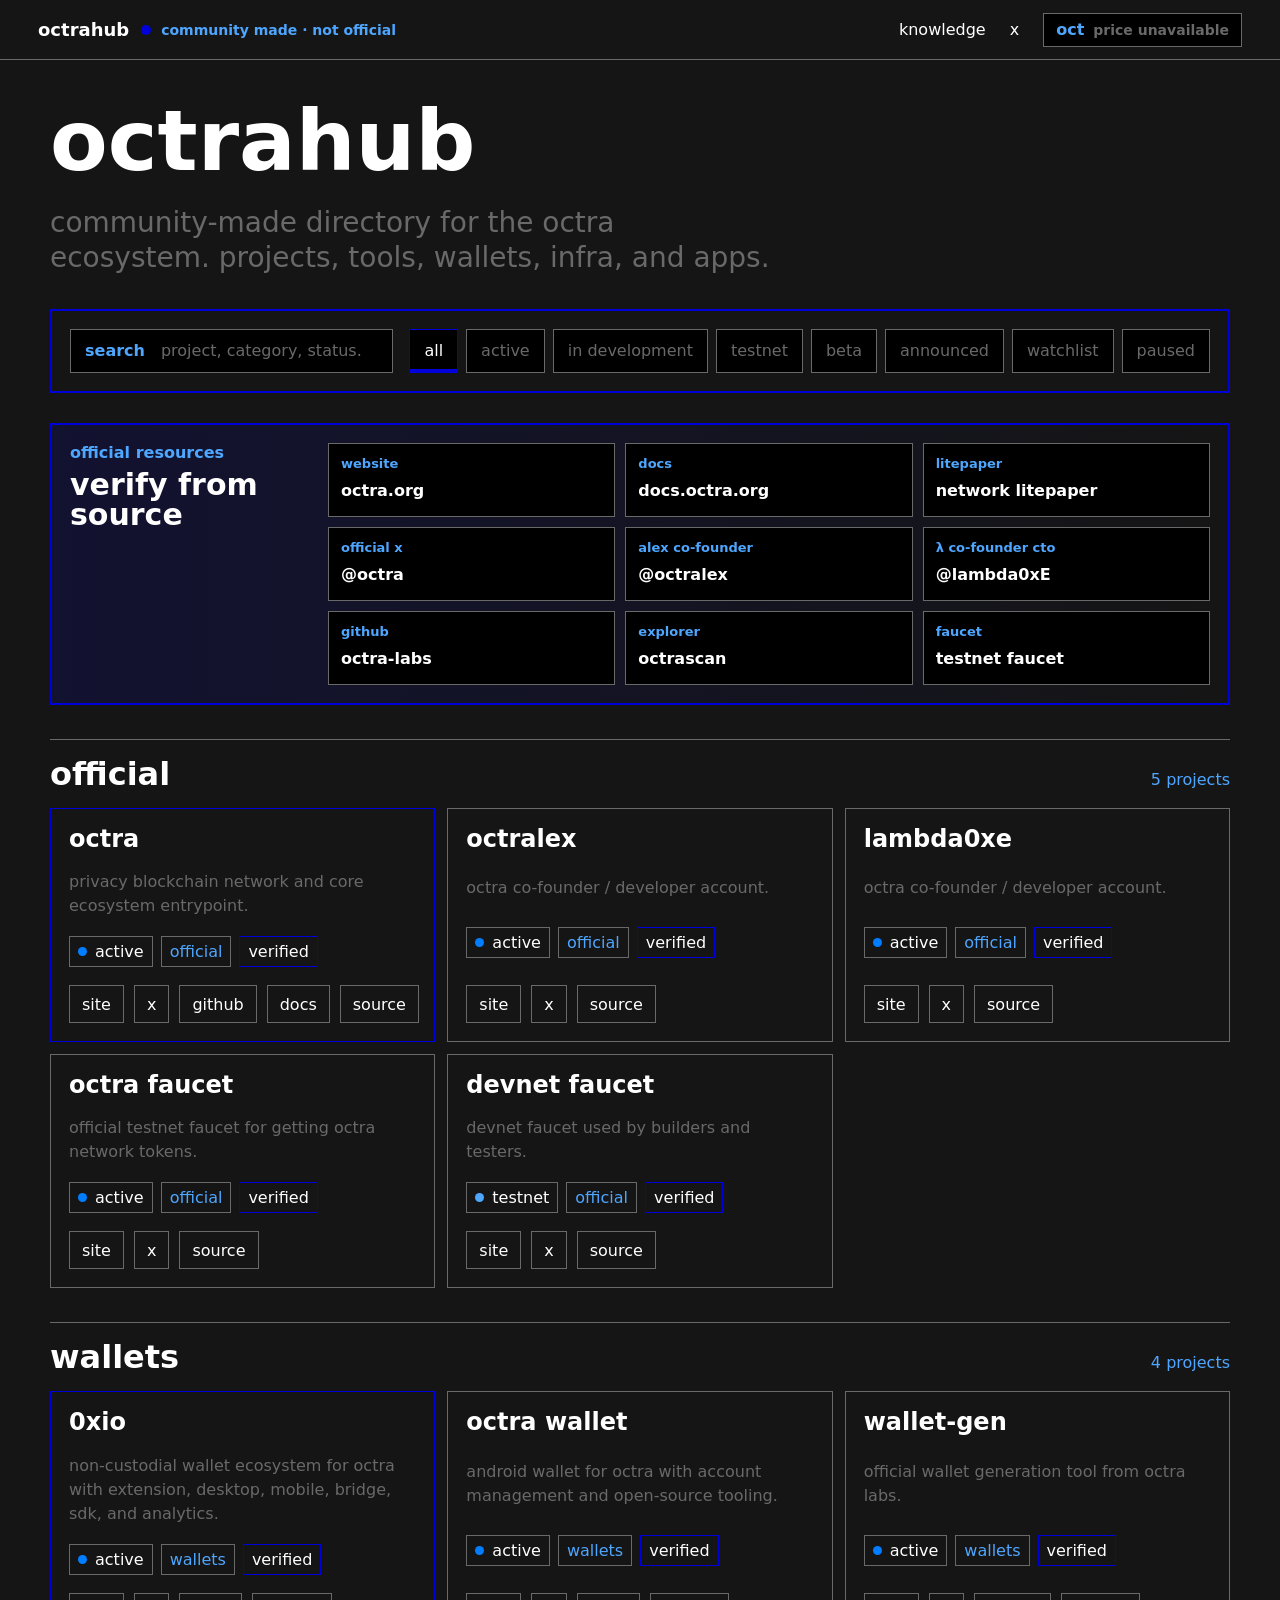
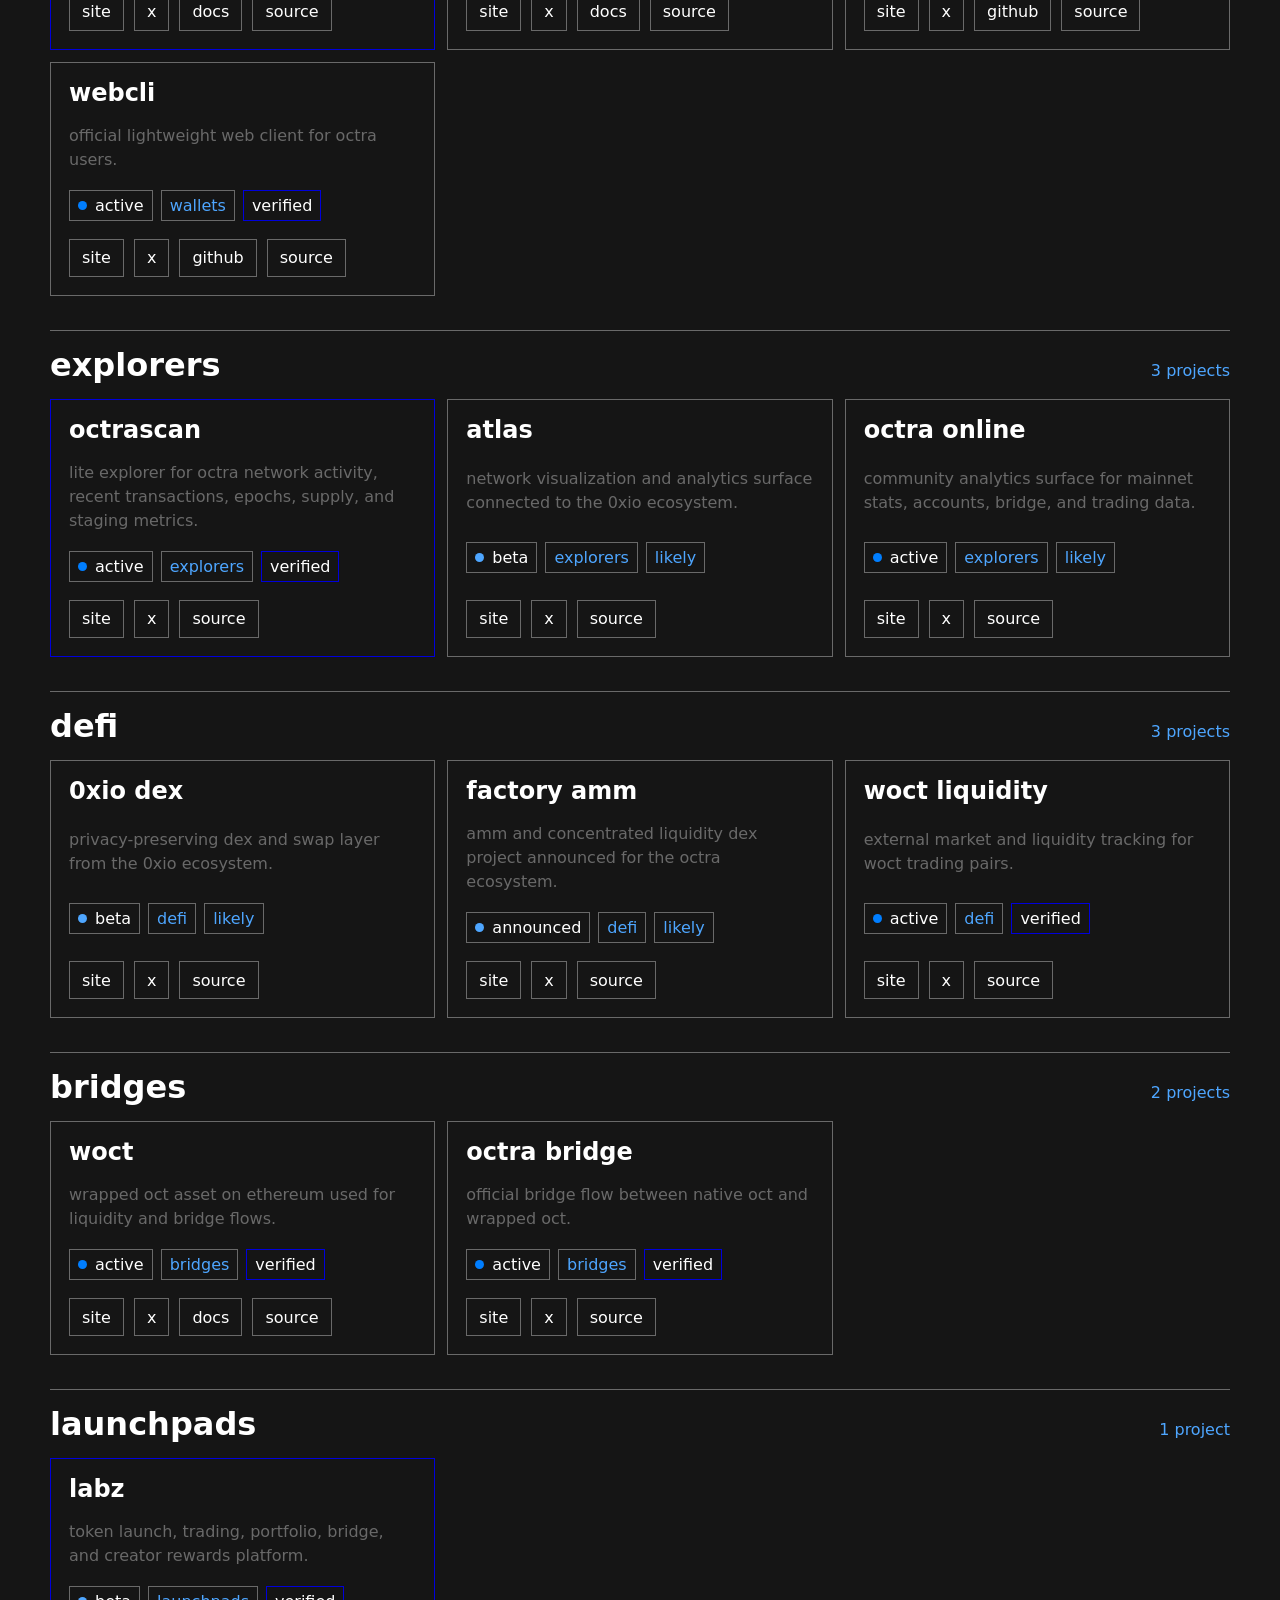
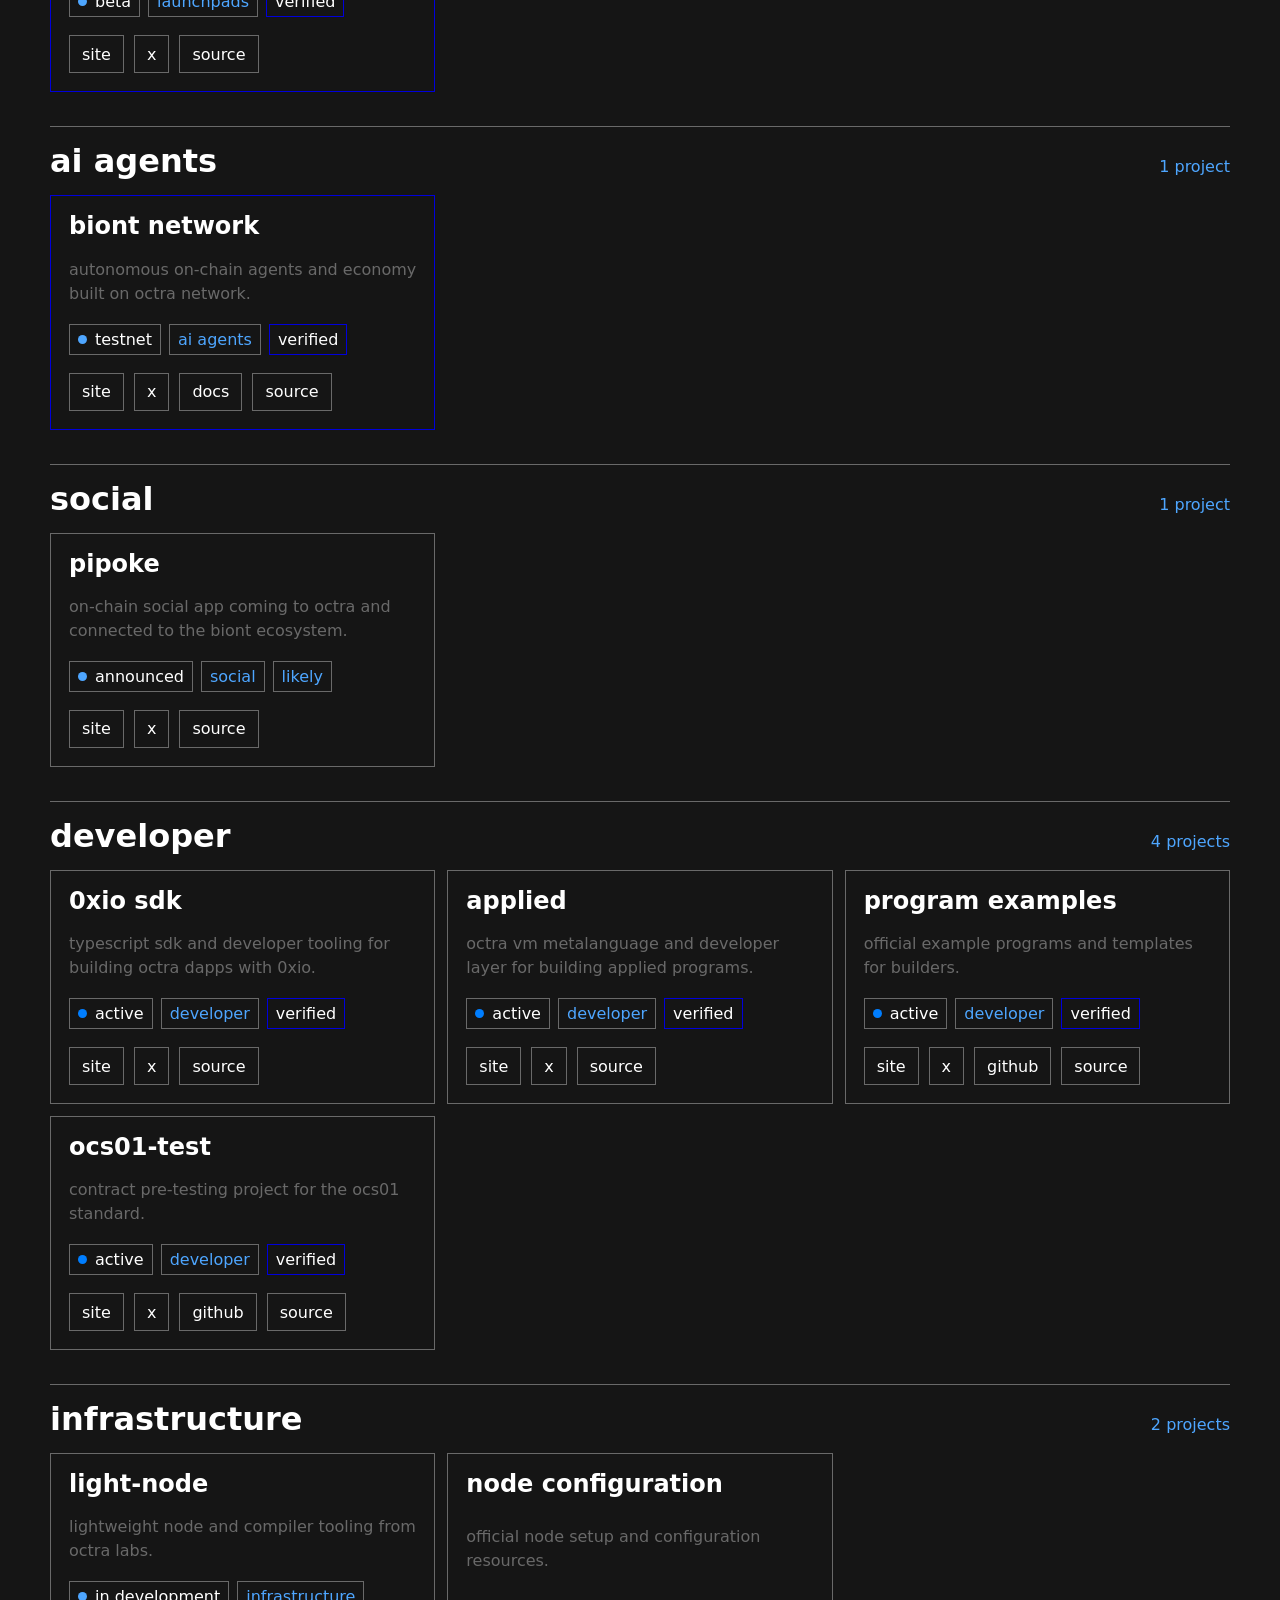
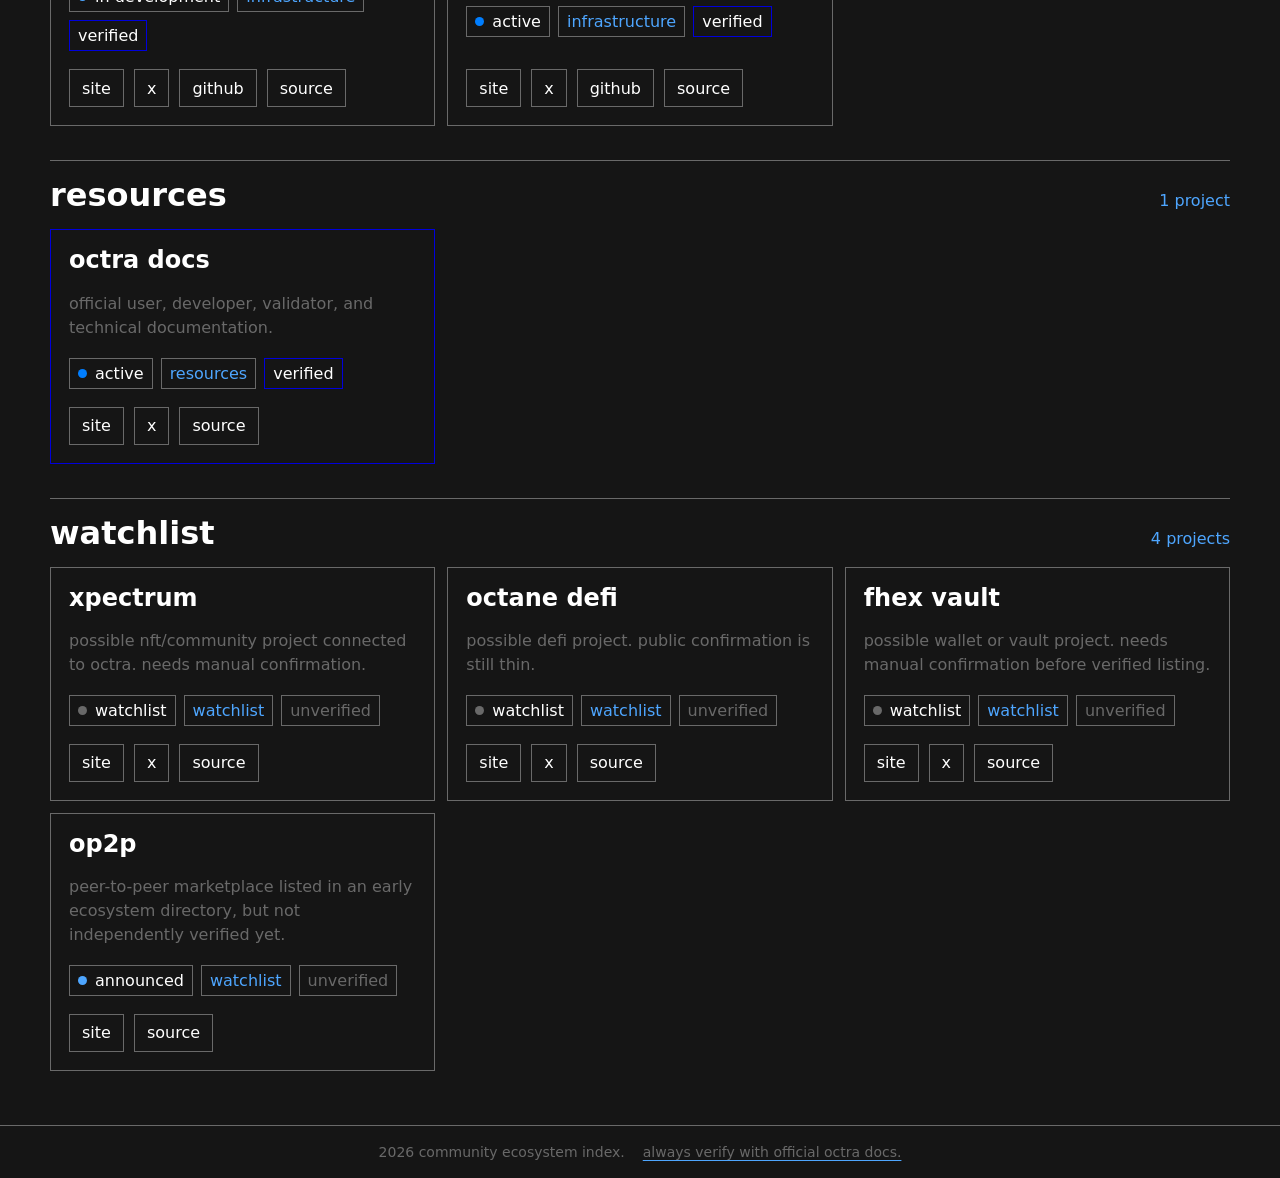
==== index.html @ 6baaf156 "initial octrahub site" ====
<!doctype html>
<html lang="en">
  <head>
    <meta charset="UTF-8" />
    <meta name="viewport" content="width=device-width, initial-scale=1.0" />
    <title>octrahub</title>
    <meta name="description" content="community-made directory for the octra ecosystem. projects, tools, wallets, infra, and apps." />
    <meta name="theme-color" content="#151515" />
    <link rel="canonical" href="https://octrahub.com/" />
    <meta property="og:title" content="octrahub" />
    <meta property="og:description" content="community-made directory for the octra ecosystem." />
    <meta property="og:type" content="website" />
    <meta property="og:url" content="https://octrahub.com/" />
    <meta name="twitter:card" content="summary" />
    <meta name="twitter:title" content="octrahub" />
    <meta name="twitter:description" content="community-made directory for the octra ecosystem." />
    <link rel="stylesheet" href="./styles.css" />
  </head>
  <body>
    <header class="site-header">
      <a class="brand" href="#" aria-label="octrahub home">
        <span>octrahub</span>
        <small class="brand-note">community made · not official</small>
      </a>
      <nav aria-label="primary navigation">
        <a href="./knowledge.html">knowledge</a>
        <a href="https://x.com/octrahub" target="_blank" rel="noreferrer">x</a>
      </nav>
      <div class="market-ticker" id="marketTicker" aria-label="oct price">
        <span>oct</span>
        <strong>—</strong>
      </div>
    </header>

    <main>
      <section class="intro">
        <h1>octrahub</h1>
        <p>
          community-made directory for the octra ecosystem. projects, tools, wallets, infra, and apps.
        </p>
      </section>

      <section class="toolbar" aria-label="directory filters">
        <label class="search">
          <span aria-hidden="true">search</span>
          <input id="searchInput" type="search" placeholder="project, category, status..." autocomplete="off" />
        </label>
        <div class="status-filters" aria-label="status filters">
          <button class="active" data-status="all">all</button>
          <button data-status="active">active</button>
          <button data-status="in development">in development</button>
          <button data-status="testnet">testnet</button>
          <button data-status="beta">beta</button>
          <button data-status="announced">announced</button>
          <button data-status="watchlist">watchlist</button>
          <button data-status="paused">paused</button>
        </div>
      </section>

      <section class="official-resources" aria-labelledby="officialResourcesTitle">
        <div>
          <p>official resources</p>
          <h2 id="officialResourcesTitle">verify from source</h2>
        </div>
        <div class="resource-grid">
          <a href="https://octra.org" target="_blank" rel="noreferrer">
            <span>website</span>
            <strong>octra.org</strong>
          </a>
          <a href="https://docs.octra.org" target="_blank" rel="noreferrer">
            <span>docs</span>
            <strong>docs.octra.org</strong>
          </a>
          <a href="https://octra.org/litepaper.pdf" target="_blank" rel="noreferrer">
            <span>litepaper</span>
            <strong>network litepaper</strong>
          </a>
          <a href="https://x.com/octra" target="_blank" rel="noreferrer">
            <span>official x</span>
            <strong>@octra</strong>
          </a>
          <a href="https://x.com/octralex" target="_blank" rel="noreferrer">
            <span>alex co-founder</span>
            <strong>@octralex</strong>
          </a>
          <a href="https://x.com/lambda0xE" target="_blank" rel="noreferrer">
            <span>λ co-founder cto</span>
            <strong>@lambda0xE</strong>
          </a>
          <a href="https://github.com/octra-labs" target="_blank" rel="noreferrer">
            <span>github</span>
            <strong>octra-labs</strong>
          </a>
          <a href="https://octrascan.io" target="_blank" rel="noreferrer">
            <span>explorer</span>
            <strong>octrascan</strong>
          </a>
          <a href="https://faucet.octra.network/" target="_blank" rel="noreferrer">
            <span>faucet</span>
            <strong>testnet faucet</strong>
          </a>
        </div>
      </section>

      <section id="directory" class="directory" aria-label="ecosystem projects"></section>
    </main>

    <footer>
      <span>2026 community ecosystem index.</span>
      <a href="https://docs.octra.org" target="_blank" rel="noreferrer">always verify with official octra docs.</a>
    </footer>

    <script src="./projects.js?v=factory-amm"></script>
    <script src="./app.js"></script>
    <script src="./market.js"></script>
  </body>
</html>
---- styles.css ----
:root {
  color-scheme: dark;
  --bg: #151515;
  --bg-soft: #000000;
  --panel: #151515;
  --panel-alt: #151515;
  --panel-alt-2: #151515;
  --line: #696969;
  --blue: #0000db;
  --blue-soft: #4ea6ff;
  --blue-bright: #007eff;
  --text: #ffffff;
  --muted: #696969;
  --ink: #696969;
  --active: #007eff;
  --dev: #4ea6ff;
  --testnet: #4ea6ff;
  --paused: #696969;
  --font-heading: National, Inter, ui-sans-serif, system-ui, -apple-system, BlinkMacSystemFont, "Segoe UI", sans-serif;
  --font-body: National, Inter, ui-sans-serif, system-ui, -apple-system, BlinkMacSystemFont, "Segoe UI", sans-serif;
  font-family: var(--font-body);
}

* {
  box-sizing: border-box;
}

body {
  min-height: 100vh;
  margin: 0;
  background: var(--bg);
  color: var(--text);
  font-size: 16px;
  line-height: normal;
  letter-spacing: 0;
}

a {
  color: inherit;
  text-decoration-color: var(--blue-soft);
  text-underline-offset: 3px;
}

button,
input {
  font: inherit;
}

.site-header {
  display: flex;
  align-items: center;
  justify-content: flex-start;
  gap: 24px;
  min-height: 60px;
  border-bottom: 1px solid var(--line);
  padding: 0 38px;
}

.brand,
.site-header nav {
  display: flex;
  align-items: center;
  gap: 24px;
}

.brand {
  gap: 12px;
  text-decoration: none;
  font-size: 18px;
  font-weight: 800;
  margin-right: auto;
}

.brand small {
  display: inline-flex;
  align-items: center;
  gap: 10px;
  color: var(--blue-soft);
  font-size: 14px;
  font-weight: 700;
}

.brand-note::before {
  content: "";
  width: 10px;
  height: 10px;
  border-radius: 50%;
  background: var(--blue);
}

.site-header nav a {
  text-decoration: none;
  color: var(--text);
  font-size: 16px;
}

.market-ticker {
  display: inline-flex;
  align-items: center;
  gap: 9px;
  min-height: 34px;
  border: 1px solid var(--line);
  background: #000000;
  padding: 0 12px;
  white-space: nowrap;
}

.market-ticker span {
  color: var(--blue-soft);
  font-weight: 800;
  text-transform: lowercase;
}

.market-ticker strong {
  color: var(--text);
  font-size: 14px;
}

.market-ticker[data-state="up"] strong {
  color: var(--blue-soft);
}

.market-ticker[data-state="down"] strong {
  color: var(--blue-soft);
}

.market-ticker[data-state="offline"] strong {
  color: var(--muted);
}

main {
  width: min(1180px, calc(100% - 56px));
  margin: 0 auto;
  padding: 42px 0 54px;
}

.intro {
  max-width: 900px;
  padding-bottom: 34px;
}

.disclaimer {
  display: inline-flex;
  align-items: center;
  gap: 10px;
  margin: 0 0 20px;
  color: var(--blue-soft);
  font-size: 16px;
}

.disclaimer::before {
  content: "";
  width: 12px;
  height: 12px;
  border-radius: 50%;
  background: var(--blue);
}

h1 {
  margin: 0;
  font-size: clamp(42px, 7vw, 84px);
  line-height: 0.94;
  letter-spacing: 0;
  text-transform: lowercase;
}

.intro > p:last-child {
  max-width: 720px;
  margin: 24px 0 0;
  color: var(--muted);
  font-size: clamp(19px, 2.4vw, 28px);
  line-height: 1.25;
}

.toolbar {
  display: grid;
  grid-template-columns: minmax(260px, 1fr) auto;
  gap: 16px;
  margin-bottom: 30px;
  border: 2px solid var(--blue);
  padding: 18px;
}

.official-resources {
  display: grid;
  grid-template-columns: 240px 1fr;
  gap: 18px;
  margin-bottom: 34px;
  border: 2px solid var(--blue);
  background: linear-gradient(90deg, rgba(0, 0, 219, 0.14), rgba(21, 21, 21, 0.94));
  padding: 18px;
}

.official-resources p {
  margin: 0 0 8px;
  color: var(--blue-soft);
  font-weight: 700;
  text-transform: lowercase;
}

.official-resources h2 {
  margin: 0;
  font-size: 30px;
  line-height: 1;
  text-transform: lowercase;
}

.resource-grid {
  display: grid;
  grid-template-columns: repeat(3, minmax(0, 1fr));
  gap: 10px;
}

.resource-grid a {
  display: grid;
  gap: 6px;
  min-height: 74px;
  border: 1px solid var(--line);
  background: #000000;
  color: var(--text);
  padding: 12px;
  text-decoration: none;
}

.resource-grid a:hover {
  border-color: var(--blue);
}

.resource-grid span {
  color: var(--blue-soft);
  font-size: 13px;
  font-weight: 700;
}

.resource-grid strong {
  font-size: 16px;
  line-height: 1.2;
}

.search {
  display: grid;
  grid-template-columns: auto minmax(0, 1fr);
  align-items: center;
  gap: 14px;
  border: 1px solid var(--line);
  background: #000000;
  padding: 0 14px;
}

.search span {
  color: var(--blue-soft);
  font-weight: 700;
}

.search input {
  width: 100%;
  height: 42px;
  border: 0;
  outline: 0;
  background: transparent;
  color: var(--text);
}

.search input::placeholder {
  color: #696969;
}

.status-filters {
  display: flex;
  flex-wrap: wrap;
  gap: 8px;
}

.status-filters button {
  min-height: 44px;
  border: 1px solid var(--line);
  background: #000000;
  color: var(--muted);
  cursor: pointer;
  padding: 0 14px;
  text-transform: lowercase;
}

.status-filters button:hover,
.status-filters button.active {
  border-color: var(--blue);
  color: var(--text);
  box-shadow: inset 0 -3px 0 var(--blue);
}

.directory {
  display: grid;
  gap: 34px;
}

.category {
  border-top: 1px solid var(--line);
}

.category-header {
  display: grid;
  grid-template-columns: 1fr auto;
  gap: 16px;
  align-items: baseline;
  padding: 18px 0;
}

.category-header h2 {
  margin: 0;
  font-size: 32px;
  line-height: 1;
  text-transform: lowercase;
}

.category-header span {
  color: var(--blue-soft);
}

.project-grid {
  display: grid;
  grid-template-columns: repeat(3, minmax(0, 1fr));
  gap: 12px;
}

.project-card {
  display: grid;
  gap: 18px;
  min-height: 226px;
  border: 1px solid var(--line);
  background: var(--panel);
  padding: 18px;
}

.project-card.featured {
  border-color: var(--blue);
}

.project-card h3 {
  margin: 0;
  font-size: 24px;
  line-height: 1.05;
  text-transform: lowercase;
}

.project-card p {
  margin: 0;
  color: var(--muted);
  line-height: 1.5;
}

.project-meta {
  display: flex;
  align-items: center;
  flex-wrap: wrap;
  gap: 8px;
}

.status {
  display: inline-flex;
  align-items: center;
  gap: 8px;
  border: 1px solid var(--line);
  color: var(--text);
  padding: 5px 8px;
}

.status::before {
  content: "";
  width: 9px;
  height: 9px;
  border-radius: 50%;
  background: var(--paused);
}

.status.active::before {
  background: var(--active);
}

.status.in-development::before {
  background: var(--dev);
}

.status.testnet::before {
  background: var(--testnet);
}

.status.beta::before,
.status.announced::before {
  background: var(--dev);
}

.status.watchlist::before {
  background: var(--paused);
}

.tag {
  border: 1px solid var(--line);
  color: var(--blue-soft);
  padding: 5px 8px;
}

.confidence {
  border: 1px solid var(--line);
  color: var(--muted);
  padding: 5px 8px;
}

.confidence.verified {
  border-color: var(--blue);
  color: var(--text);
}

.confidence.likely {
  color: var(--blue-soft);
}

.confidence.unverified {
  color: #696969;
}

.links {
  display: flex;
  align-items: end;
  gap: 10px;
  margin-top: auto;
}

.links a {
  display: inline-flex;
  align-items: center;
  justify-content: center;
  min-height: 38px;
  border: 1px solid var(--line);
  color: var(--text);
  text-decoration: none;
  padding: 0 12px;
}

.links a:hover {
  border-color: var(--blue);
  color: var(--blue-soft);
}

.empty {
  border: 1px solid var(--line);
  color: var(--muted);
  padding: 26px;
}

footer {
  display: flex;
  justify-content: center;
  gap: 18px;
  border-top: 1px solid var(--line);
  color: #696969;
  padding: 18px;
  font-size: 14px;
}

@media (max-width: 920px) {
  .site-header {
    padding: 0 20px;
  }

  main {
    width: min(100% - 32px, 1180px);
  }

  .toolbar {
    grid-template-columns: 1fr;
  }

  .official-resources {
    grid-template-columns: 1fr;
  }

  .resource-grid {
    grid-template-columns: repeat(2, minmax(0, 1fr));
  }

  .project-grid {
    grid-template-columns: repeat(2, minmax(0, 1fr));
  }
}

@media (max-width: 620px) {
  .site-header {
    align-items: flex-start;
    flex-direction: column;
    gap: 16px;
    padding: 18px;
  }

  .brand {
    margin-right: 0;
  }

  .site-header nav {
    gap: 18px;
  }

  h1 {
    font-size: 44px;
  }

  .toolbar {
    padding: 12px;
  }

  .search {
    grid-template-columns: 1fr;
    gap: 4px;
    padding: 10px 12px;
  }

  .status-filters button {
    flex: 1 1 calc(50% - 8px);
  }

  .project-grid {
    grid-template-columns: 1fr;
  }

  .resource-grid {
    grid-template-columns: 1fr;
  }

  footer {
    align-items: center;
    flex-direction: column;
    text-align: center;
  }
}
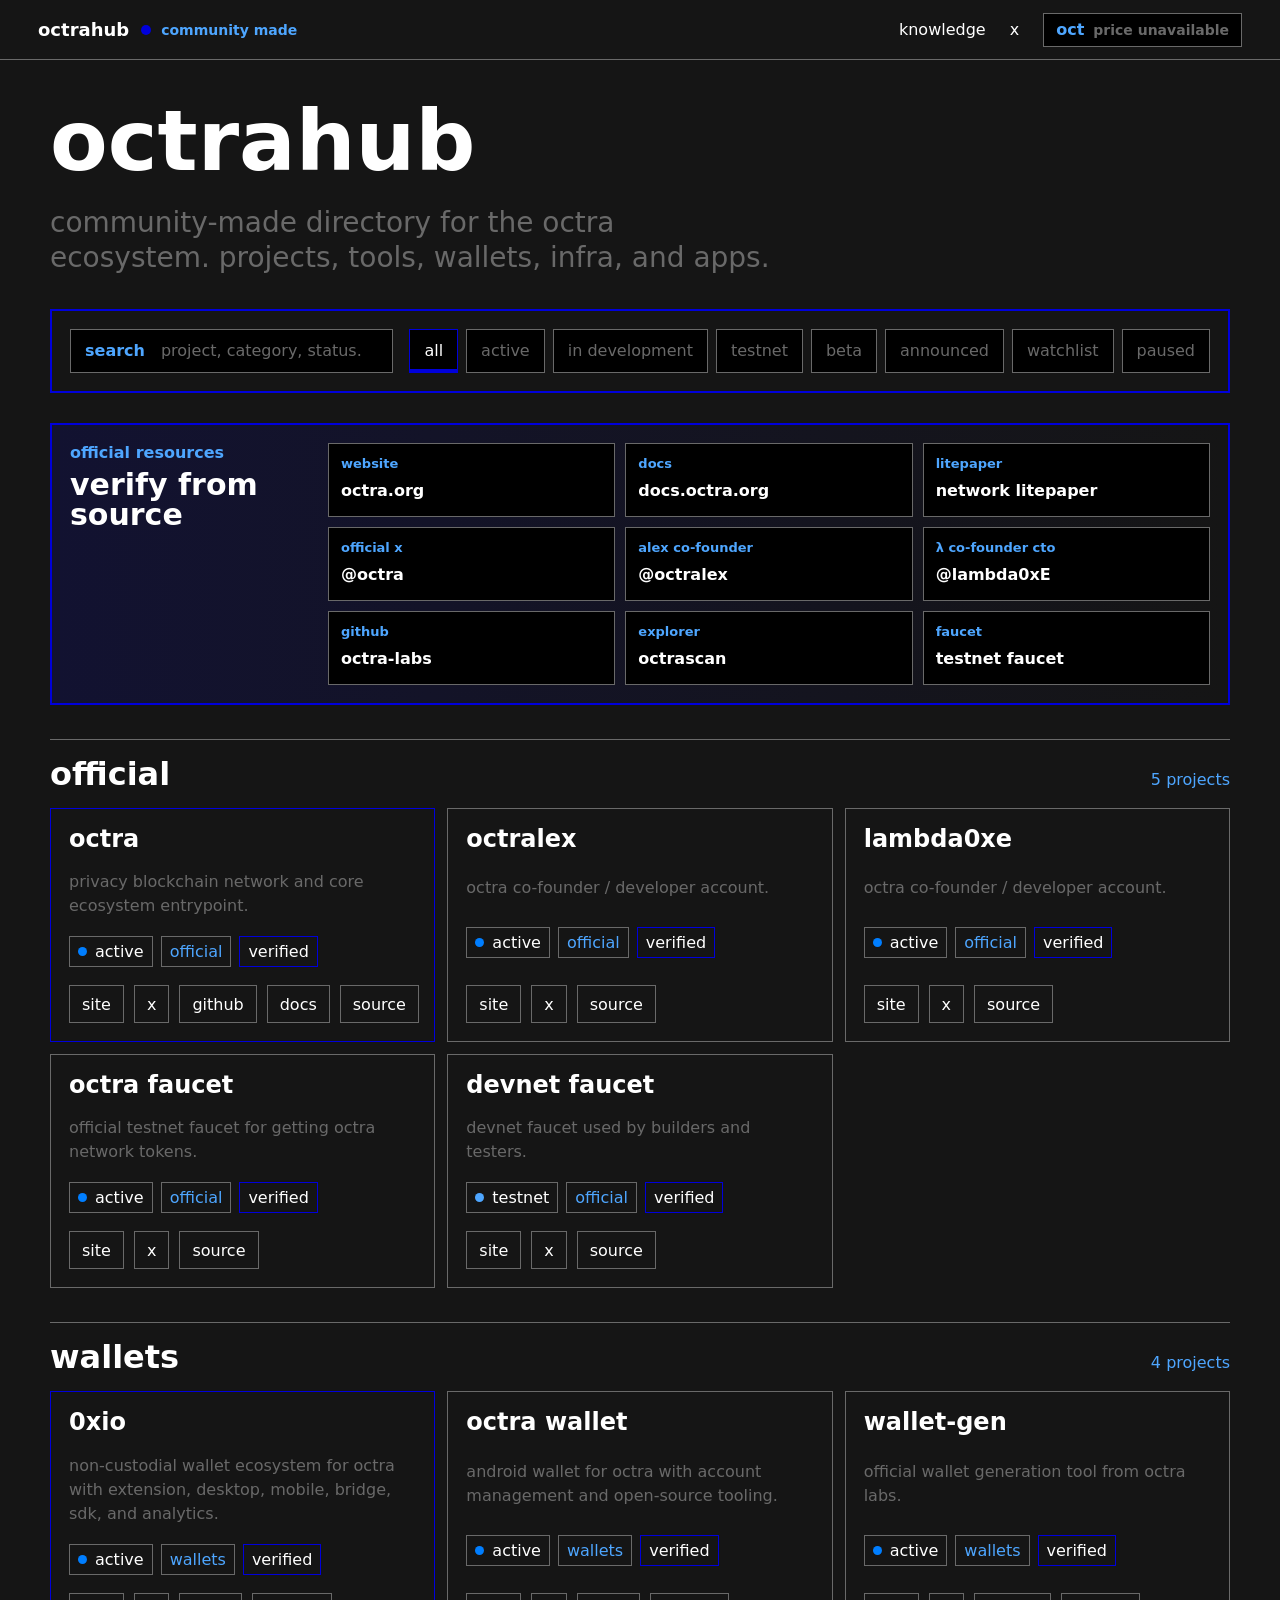
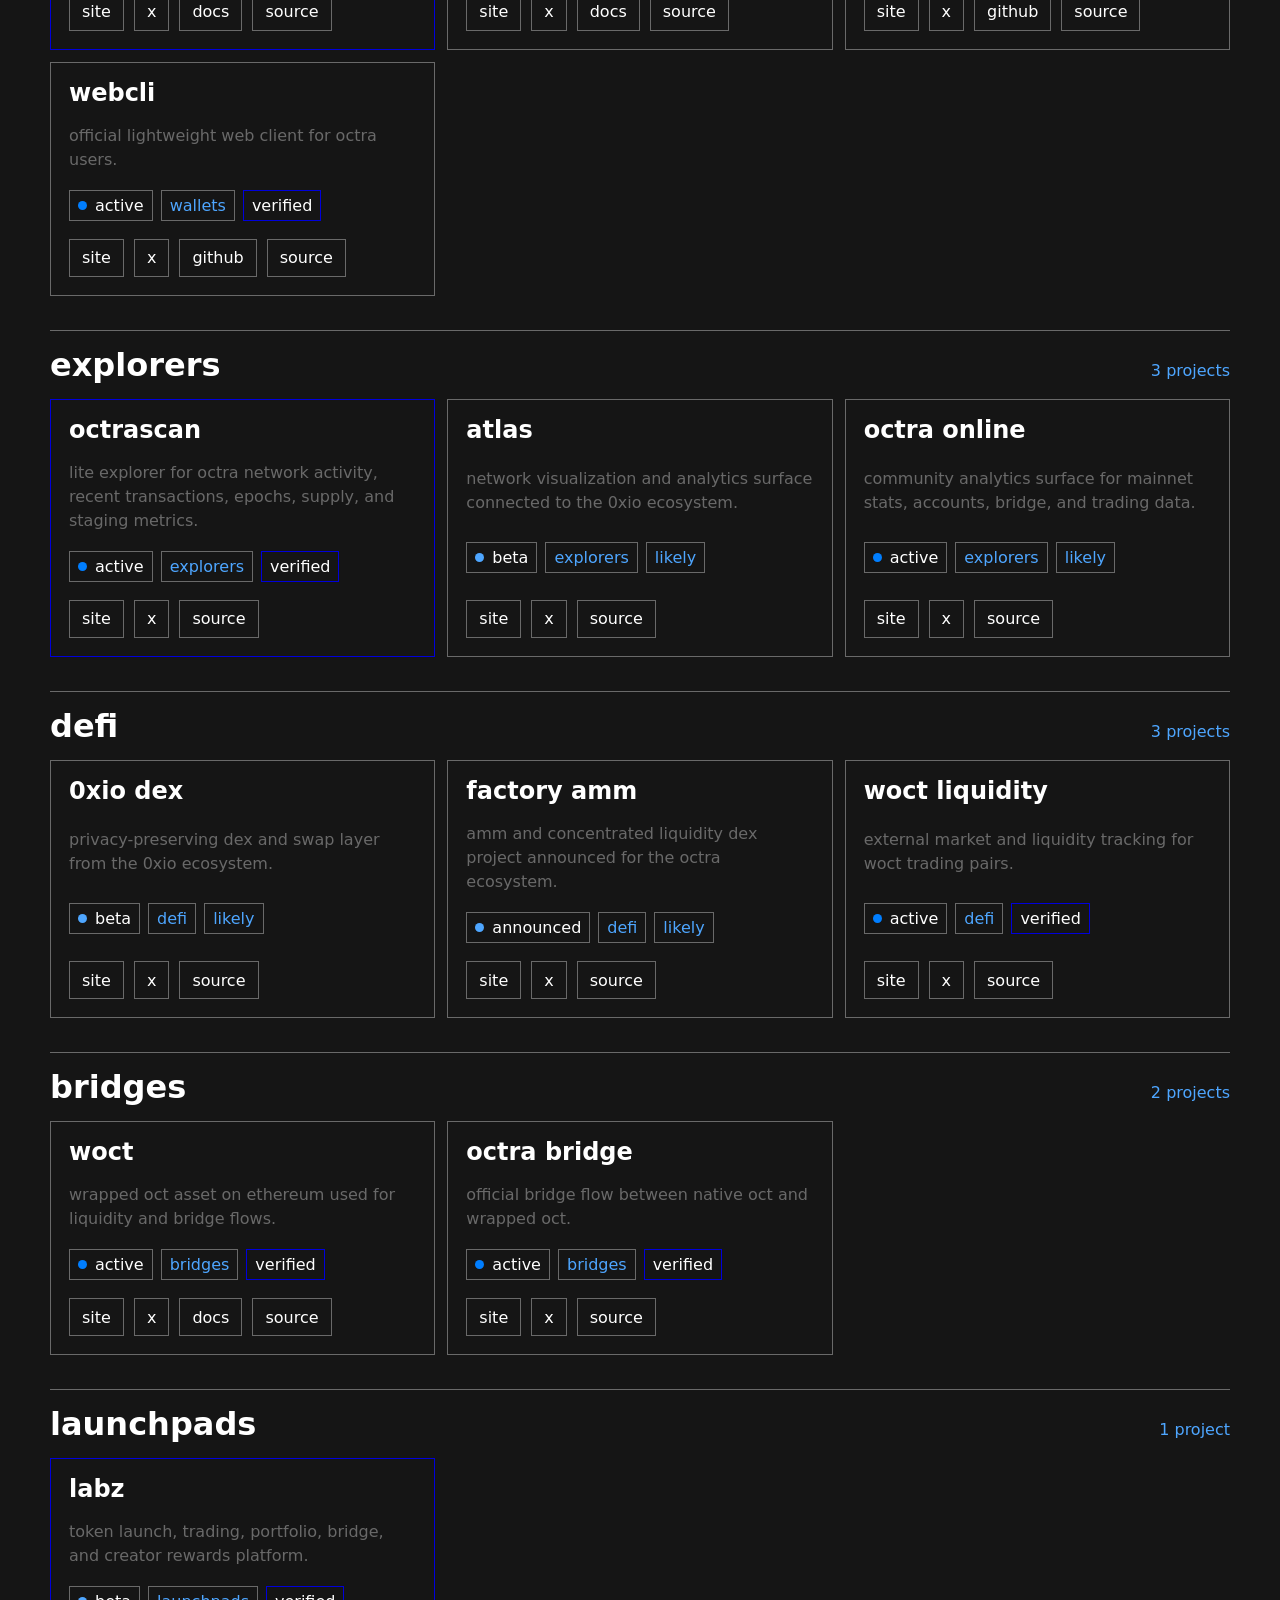
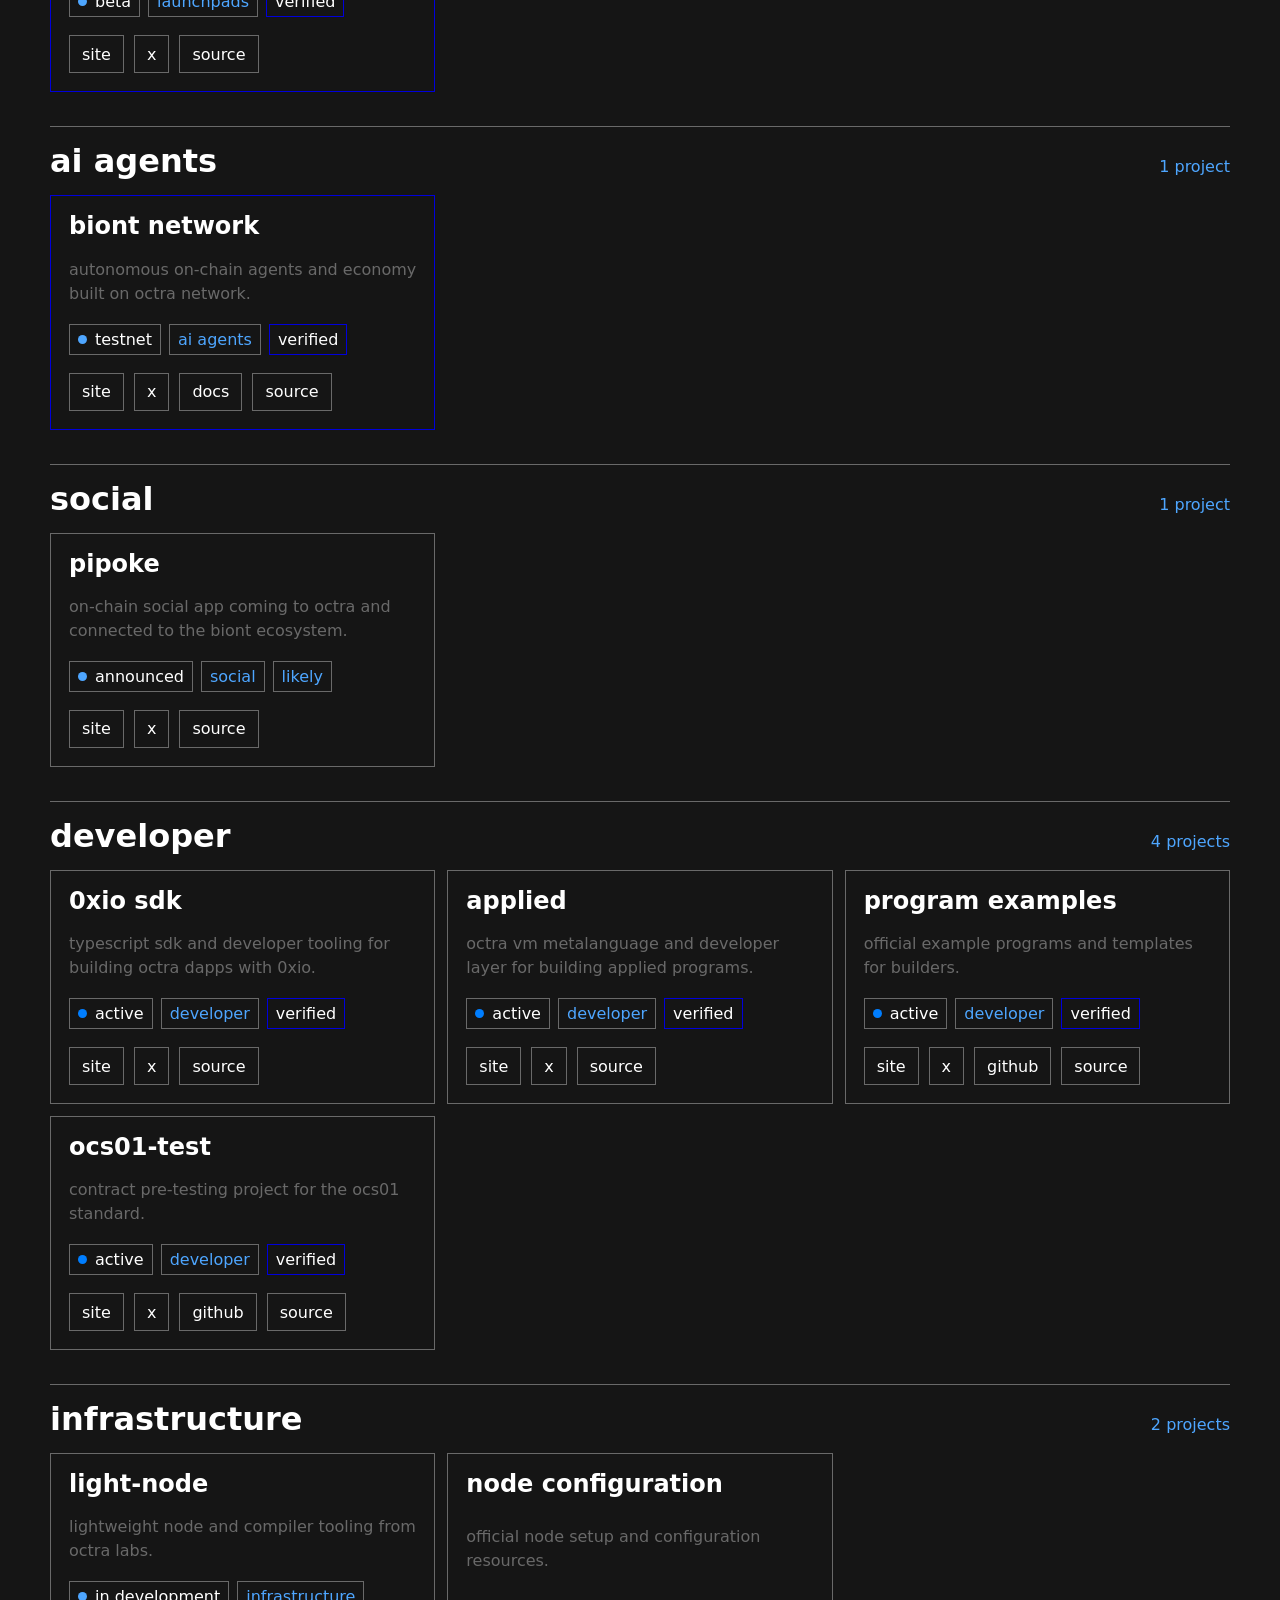
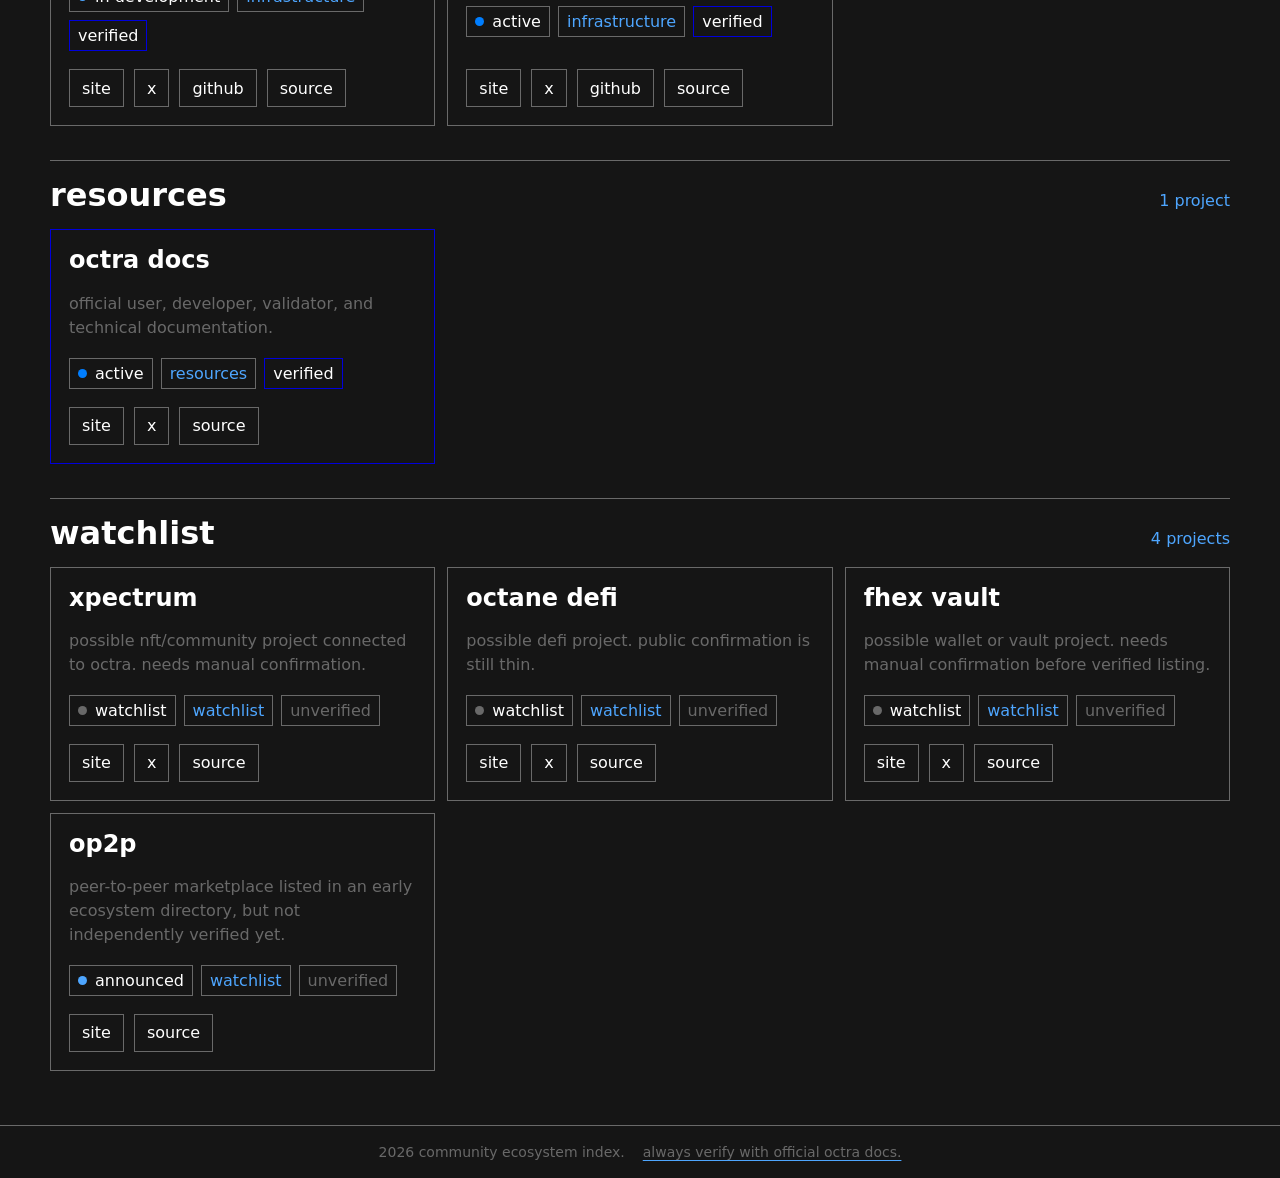
==== commit de4c7716: "Update index.html" ====
--- a/index.html
+++ b/index.html
@@ -20,7 +20,7 @@
     <header class="site-header">
       <a class="brand" href="#" aria-label="octrahub home">
         <span>octrahub</span>
-        <small class="brand-note">community made · not official</small>
+        <small class="brand-note">community made</small>
       </a>
       <nav aria-label="primary navigation">
         <a href="./knowledge.html">knowledge</a>
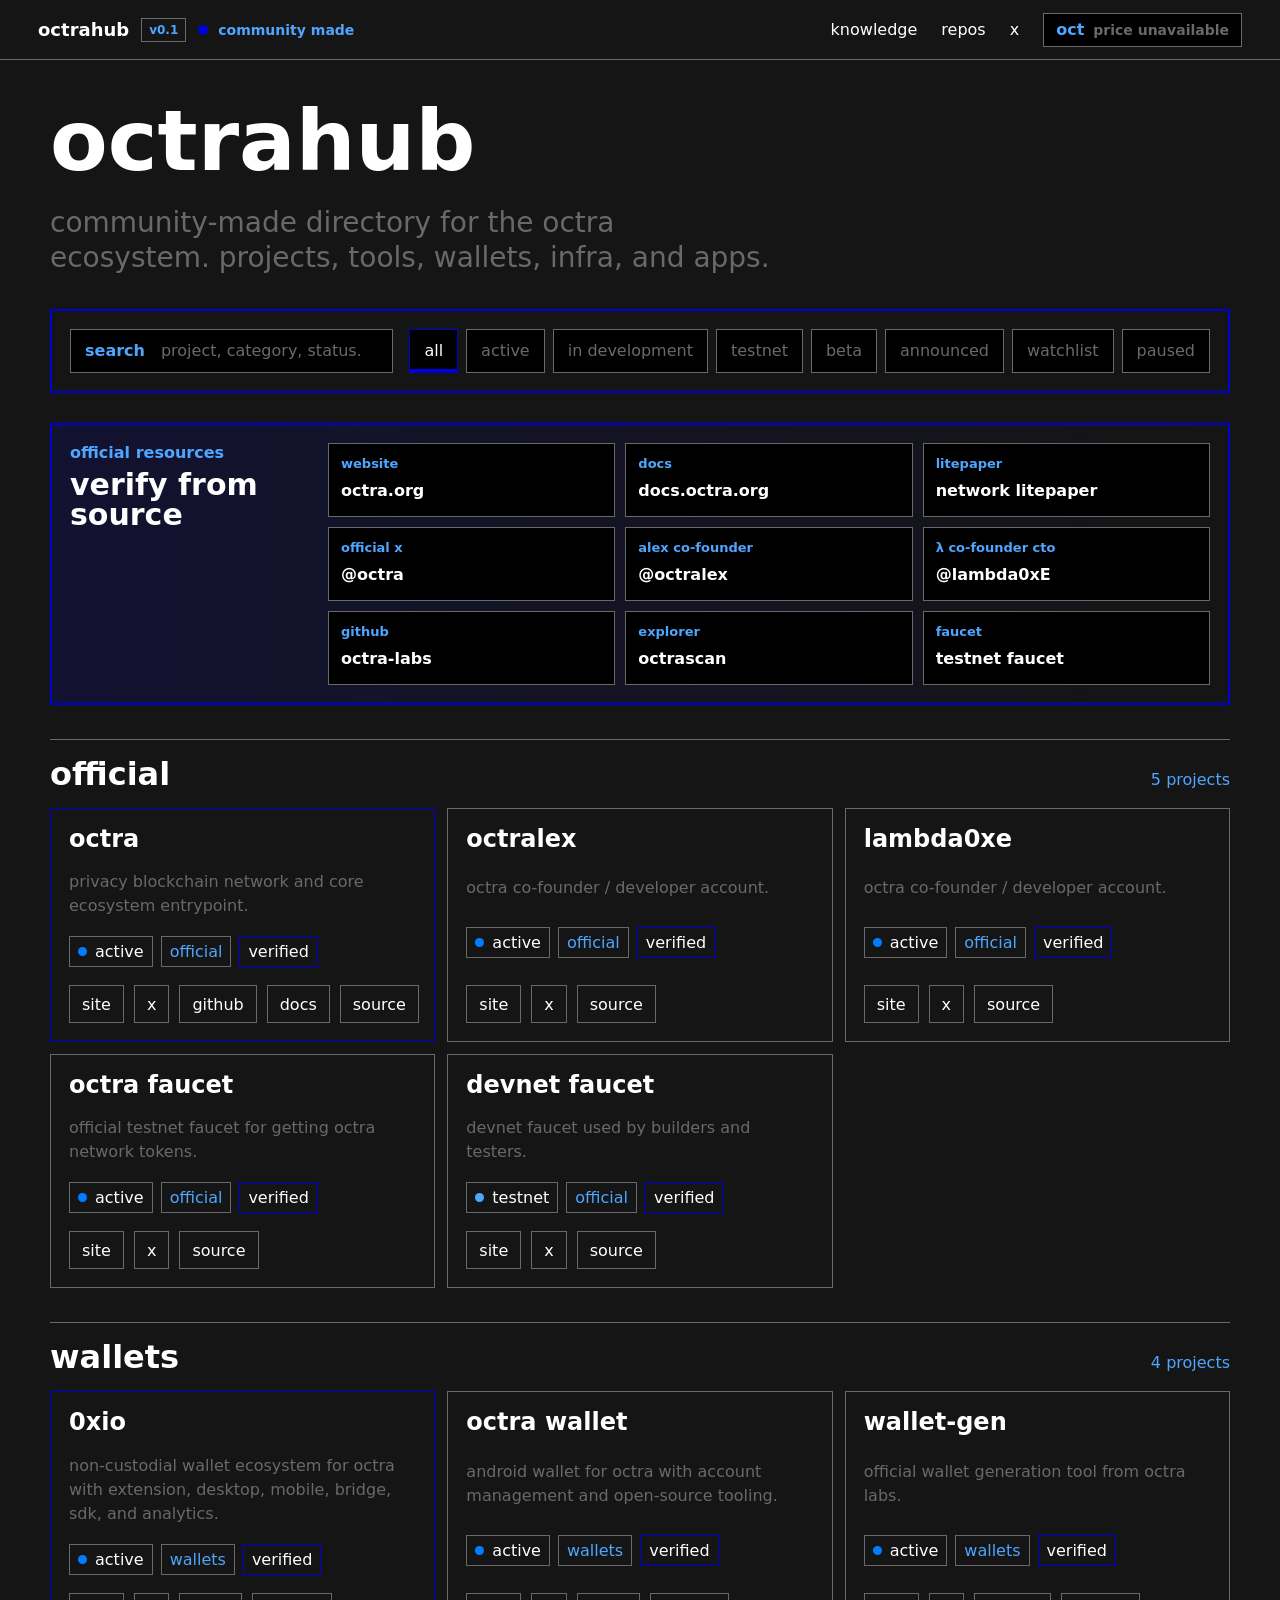
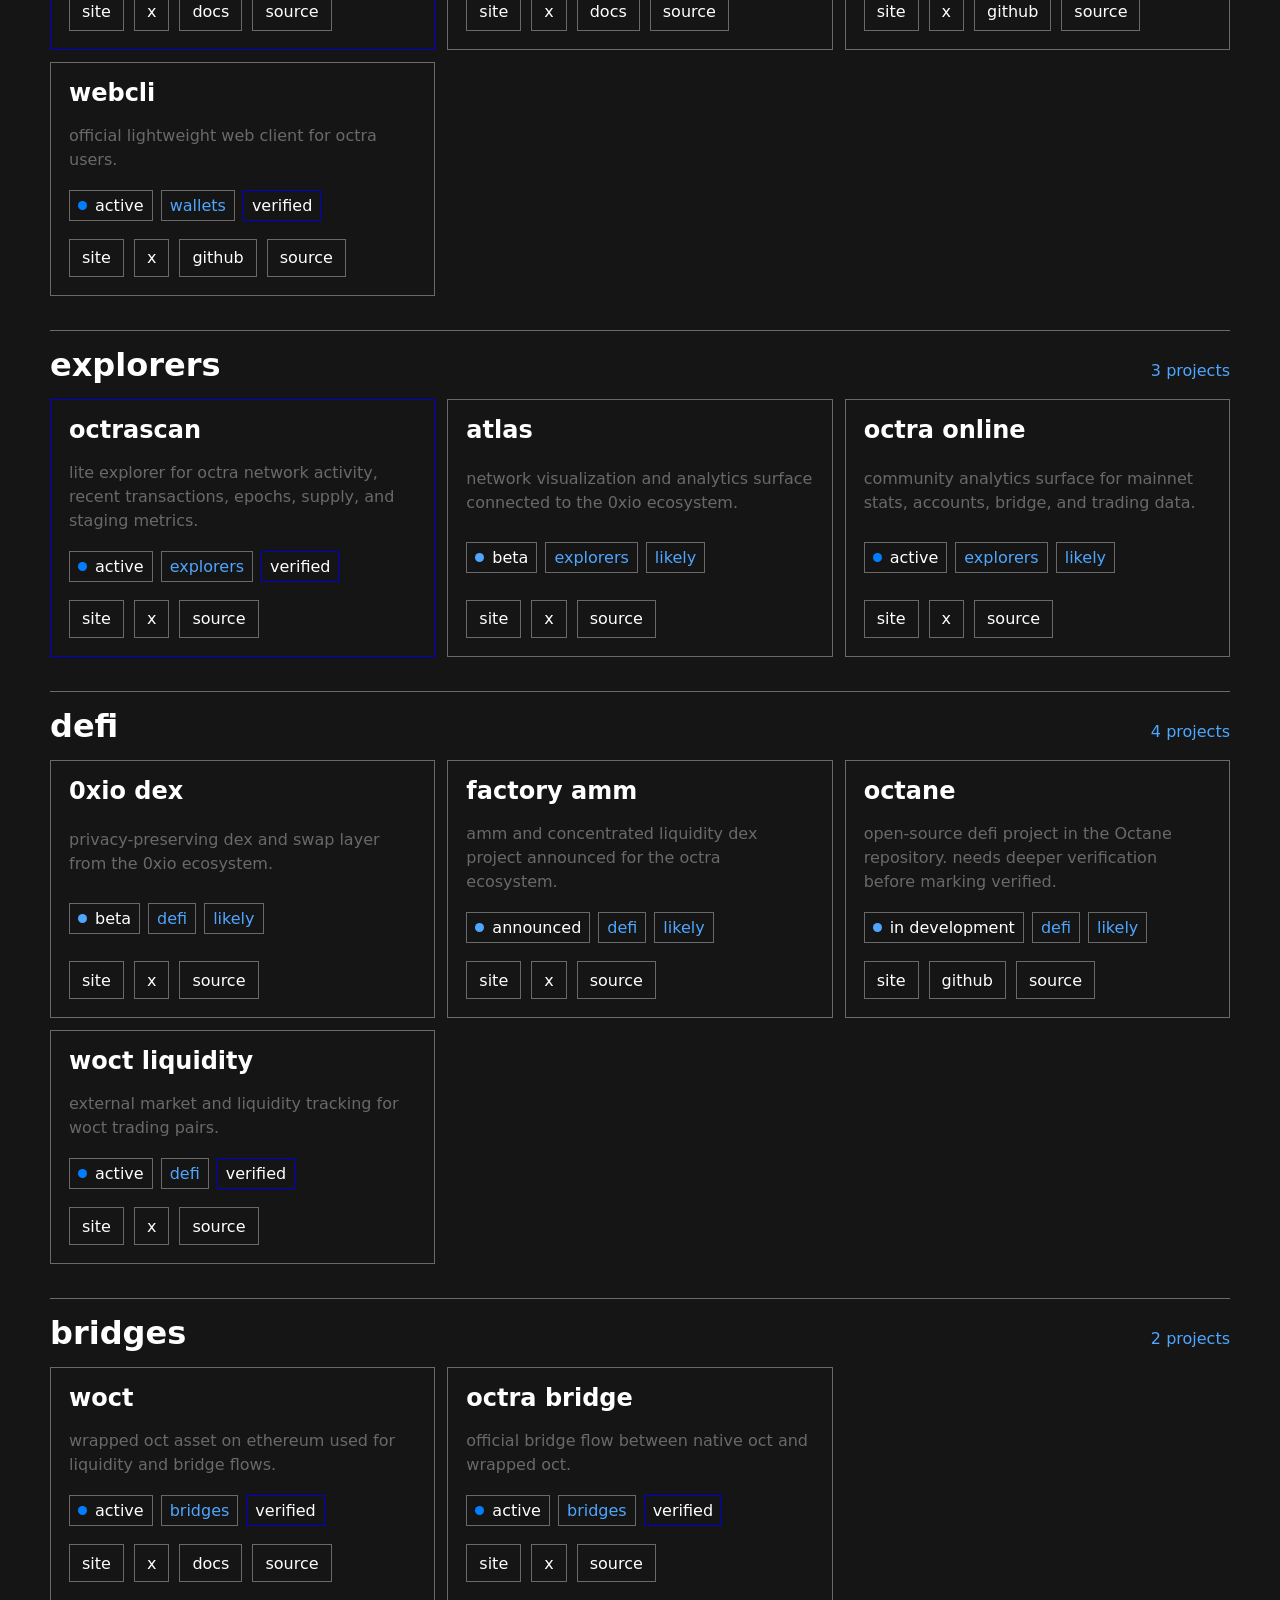
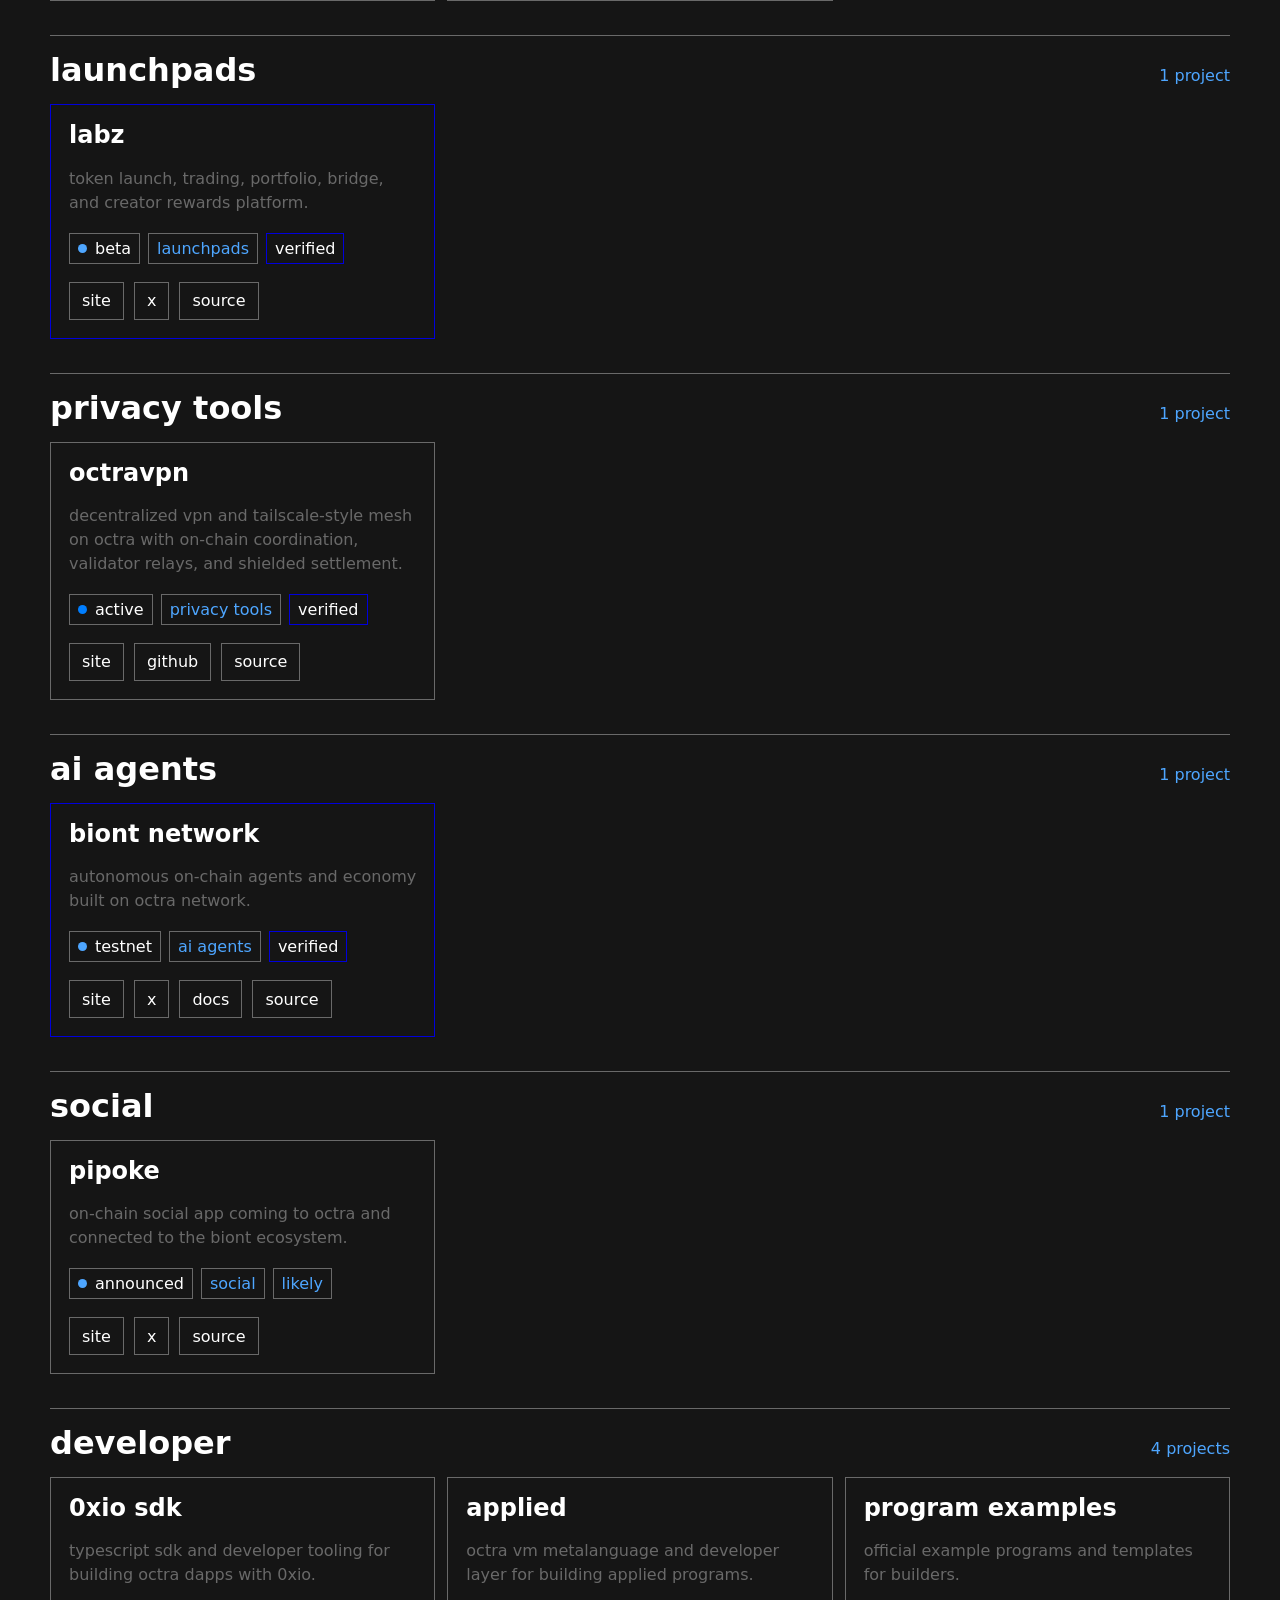
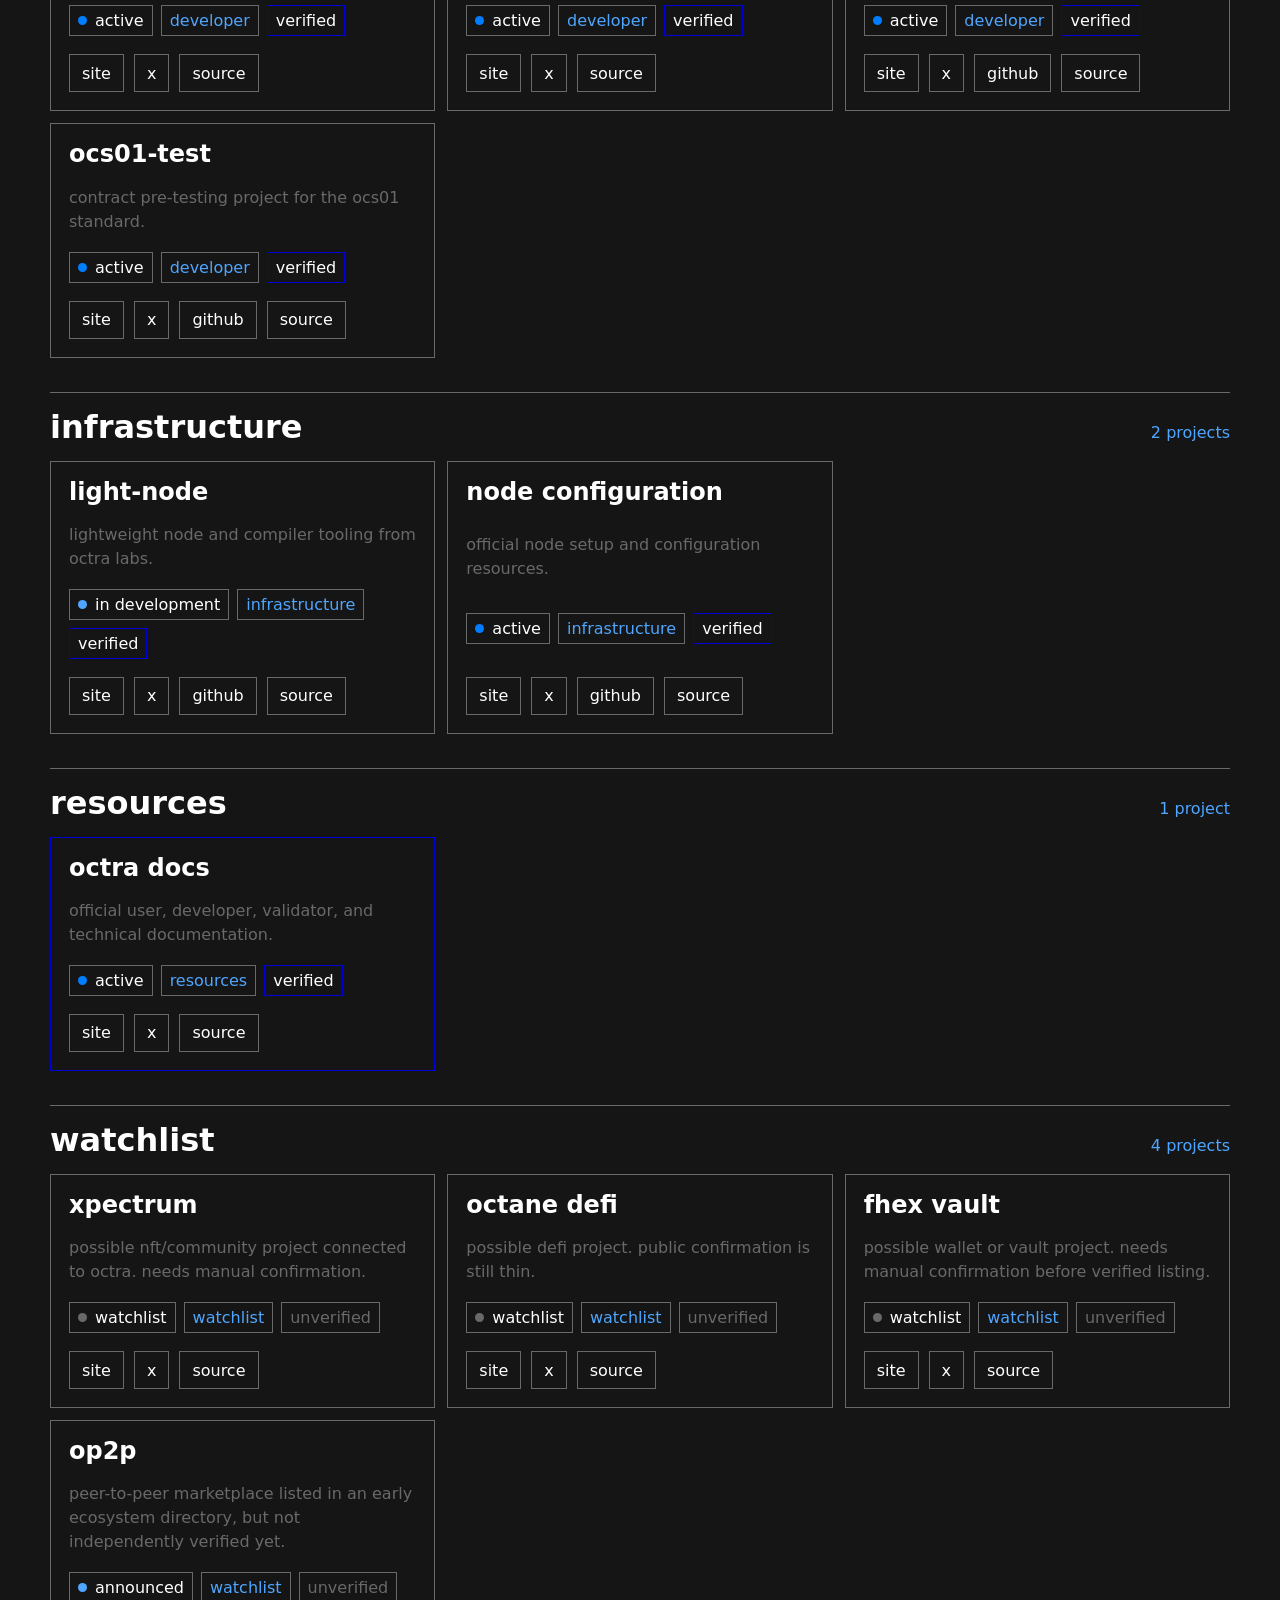
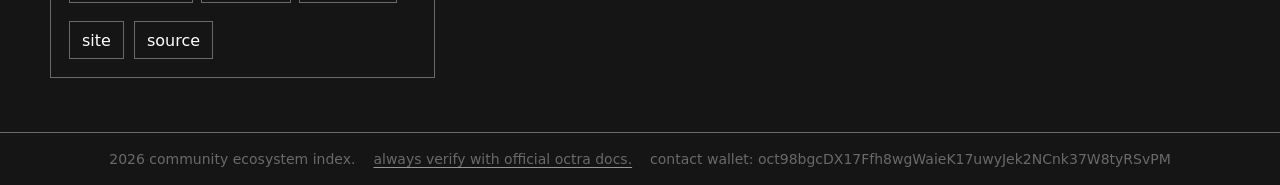
==== commit c6df0438: "update v0.1 content" ====
--- a/index.html
+++ b/index.html
@@ -20,10 +20,12 @@
     <header class="site-header">
       <a class="brand" href="#" aria-label="octrahub home">
         <span>octrahub</span>
+        <b>v0.1</b>
         <small class="brand-note">community made</small>
       </a>
       <nav aria-label="primary navigation">
         <a href="./knowledge.html">knowledge</a>
+        <a href="./repos.html">repos</a>
         <a href="https://x.com/octrahub" target="_blank" rel="noreferrer">x</a>
       </nav>
       <div class="market-ticker" id="marketTicker" aria-label="oct price">
@@ -108,9 +110,10 @@
     <footer>
       <span>2026 community ecosystem index.</span>
       <a href="https://docs.octra.org" target="_blank" rel="noreferrer">always verify with official octra docs.</a>
+      <span class="wallet-contact">contact wallet: oct98bgcDX17Ffh8wgWaieK17uwyJek2NCnk37W8tyRSvPM</span>
     </footer>
 
-    <script src="./projects.js?v=factory-amm"></script>
+    <script src="./projects.js?v=octane"></script>
     <script src="./app.js"></script>
     <script src="./market.js"></script>
   </body>
--- a/styles.css
+++ b/styles.css
@@ -80,6 +80,19 @@
   font-weight: 700;
 }
 
+.brand b {
+  border: 1px solid var(--line);
+  color: var(--blue-soft);
+  font-size: 12px;
+  line-height: 1;
+  padding: 5px 7px;
+  text-transform: lowercase;
+}
+
+.wallet-contact {
+  overflow-wrap: anywhere;
+}
+
 .brand-note::before {
   content: "";
   width: 10px;
@@ -445,6 +458,49 @@
   border: 1px solid var(--line);
   color: var(--muted);
   padding: 26px;
+}
+
+.repo-list {
+  display: grid;
+  gap: 10px;
+}
+
+.repo-list article {
+  display: grid;
+  grid-template-columns: 1fr auto;
+  gap: 18px;
+  align-items: center;
+  border: 1px solid var(--line);
+  background: var(--panel);
+  padding: 18px;
+}
+
+.repo-list h2 {
+  margin: 0 0 8px;
+  font-size: 24px;
+  line-height: 1.05;
+  text-transform: lowercase;
+}
+
+.repo-list p {
+  margin: 0;
+  color: var(--muted);
+  line-height: 1.5;
+}
+
+.repo-list a {
+  display: inline-flex;
+  align-items: center;
+  min-height: 38px;
+  border: 1px solid var(--line);
+  color: var(--text);
+  padding: 0 12px;
+  text-decoration: none;
+}
+
+.repo-list a:hover {
+  border-color: var(--blue);
+  color: var(--blue-soft);
 }
 
 footer {
@@ -525,6 +581,10 @@
     grid-template-columns: 1fr;
   }
 
+  .repo-list article {
+    grid-template-columns: 1fr;
+  }
+
   footer {
     align-items: center;
     flex-direction: column;
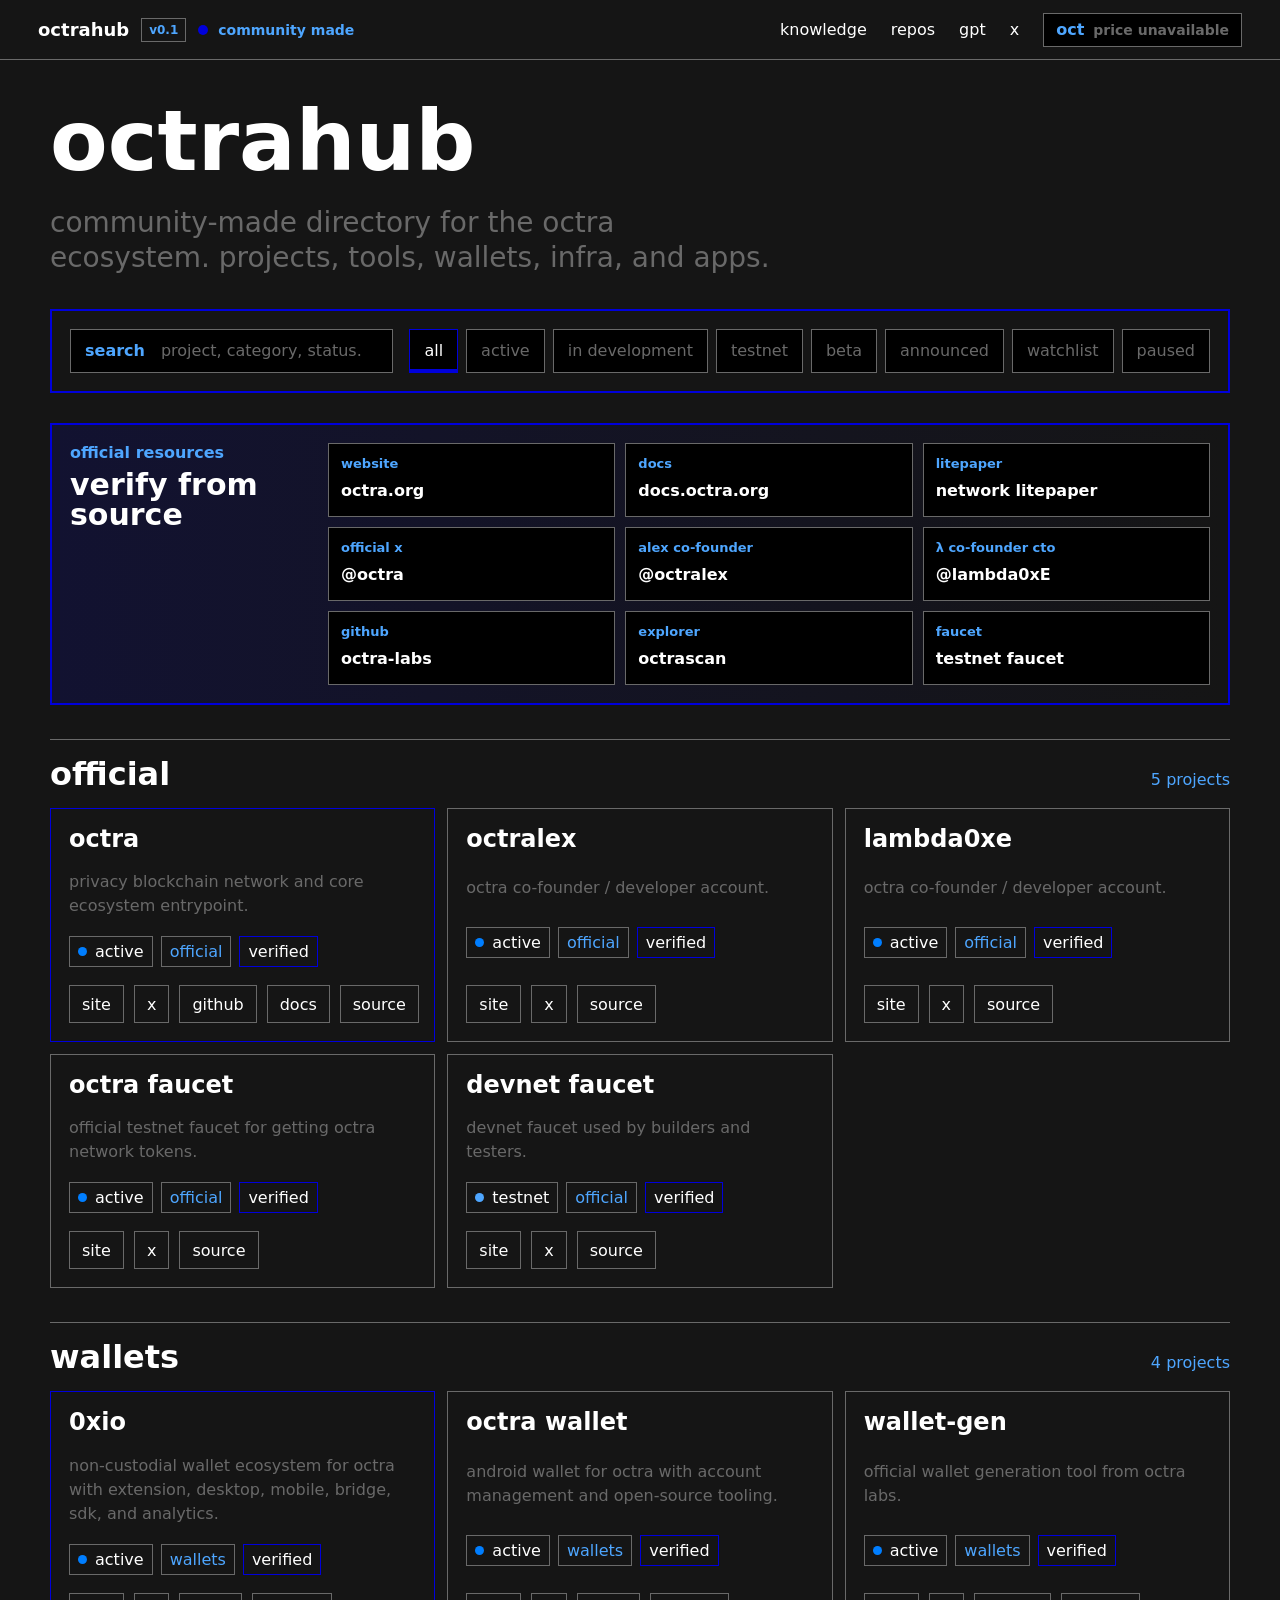
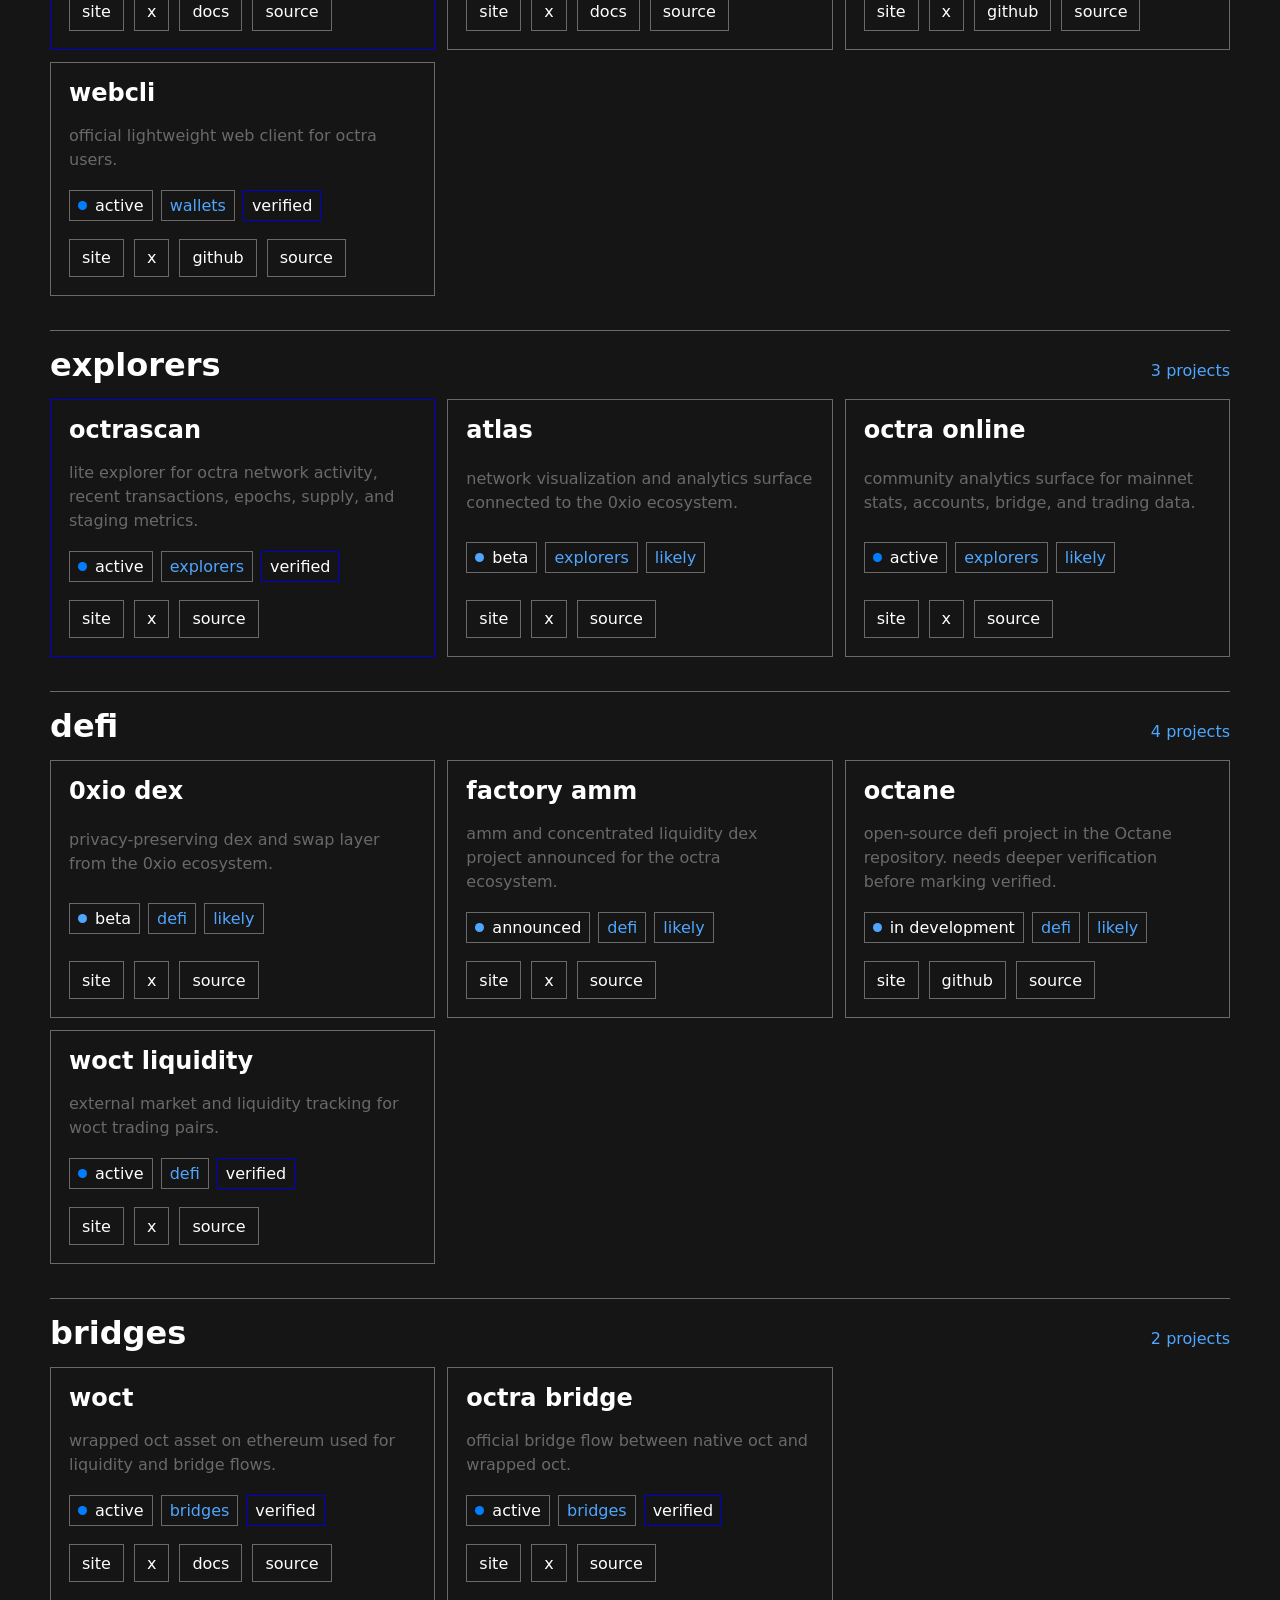
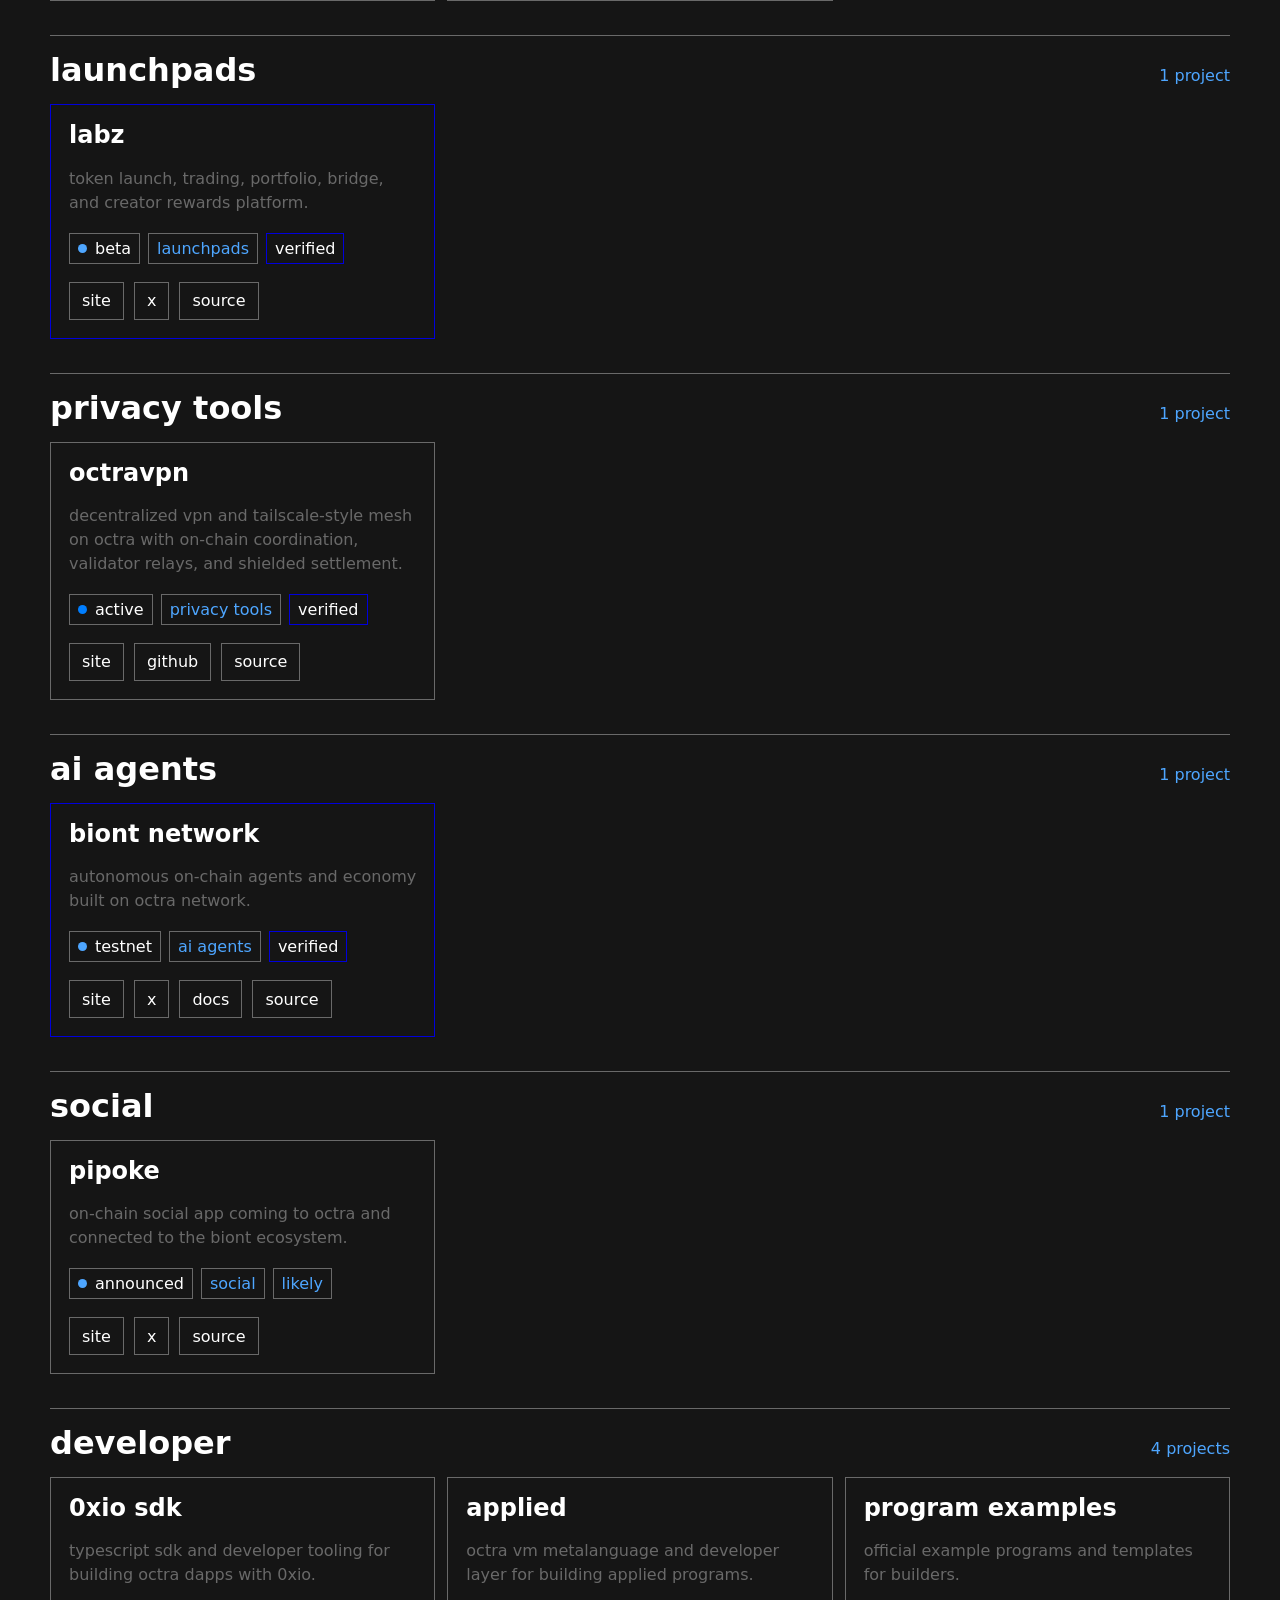
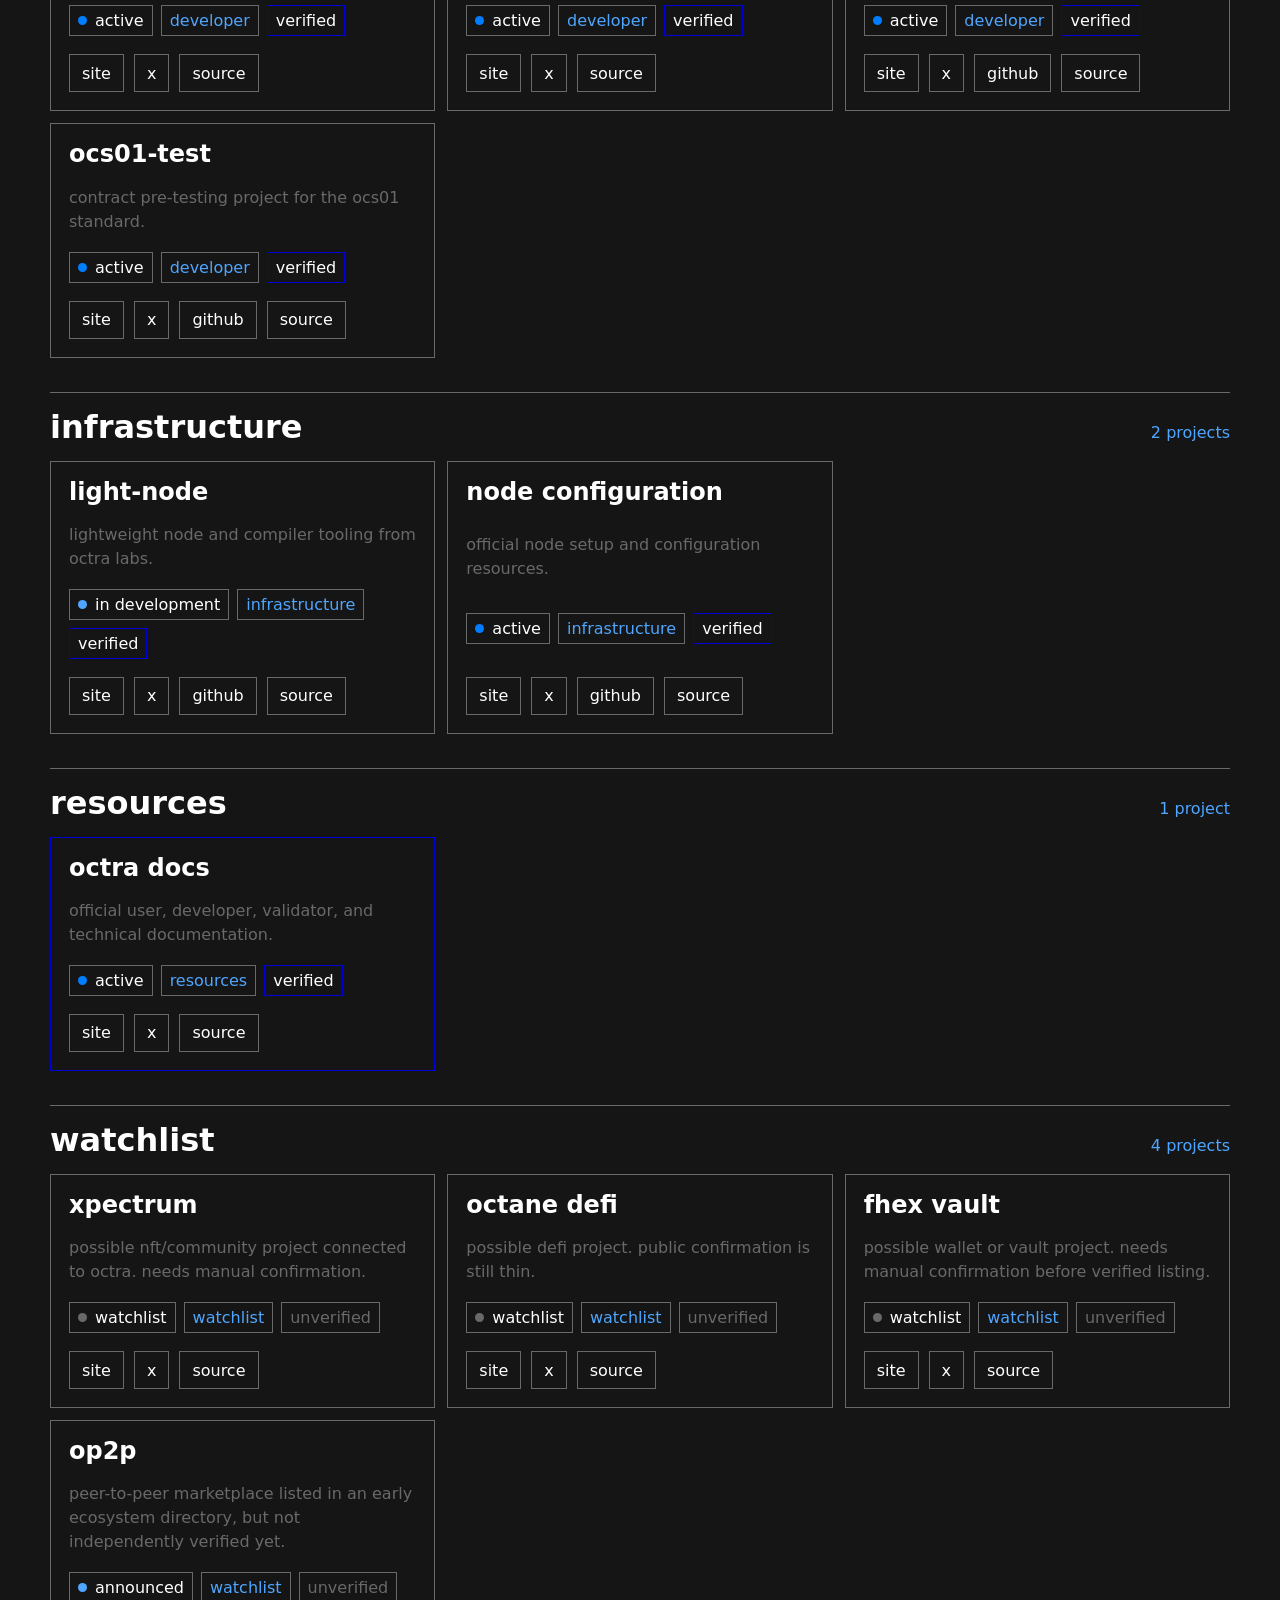
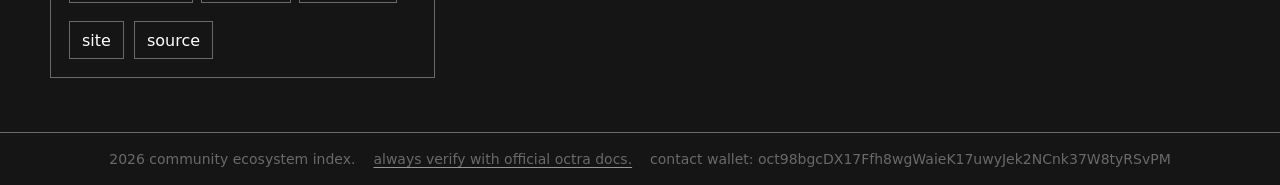
==== commit 407f7d68: "add octra gpt link" ====
--- a/index.html
+++ b/index.html
@@ -26,6 +26,7 @@
       <nav aria-label="primary navigation">
         <a href="./knowledge.html">knowledge</a>
         <a href="./repos.html">repos</a>
+        <a href="https://chatgpt.com/g/g-687c0521de948191b2ee049616fe4013-octra-gpt" target="_blank" rel="noreferrer">gpt</a>
         <a href="https://x.com/octrahub" target="_blank" rel="noreferrer">x</a>
       </nav>
       <div class="market-ticker" id="marketTicker" aria-label="oct price">
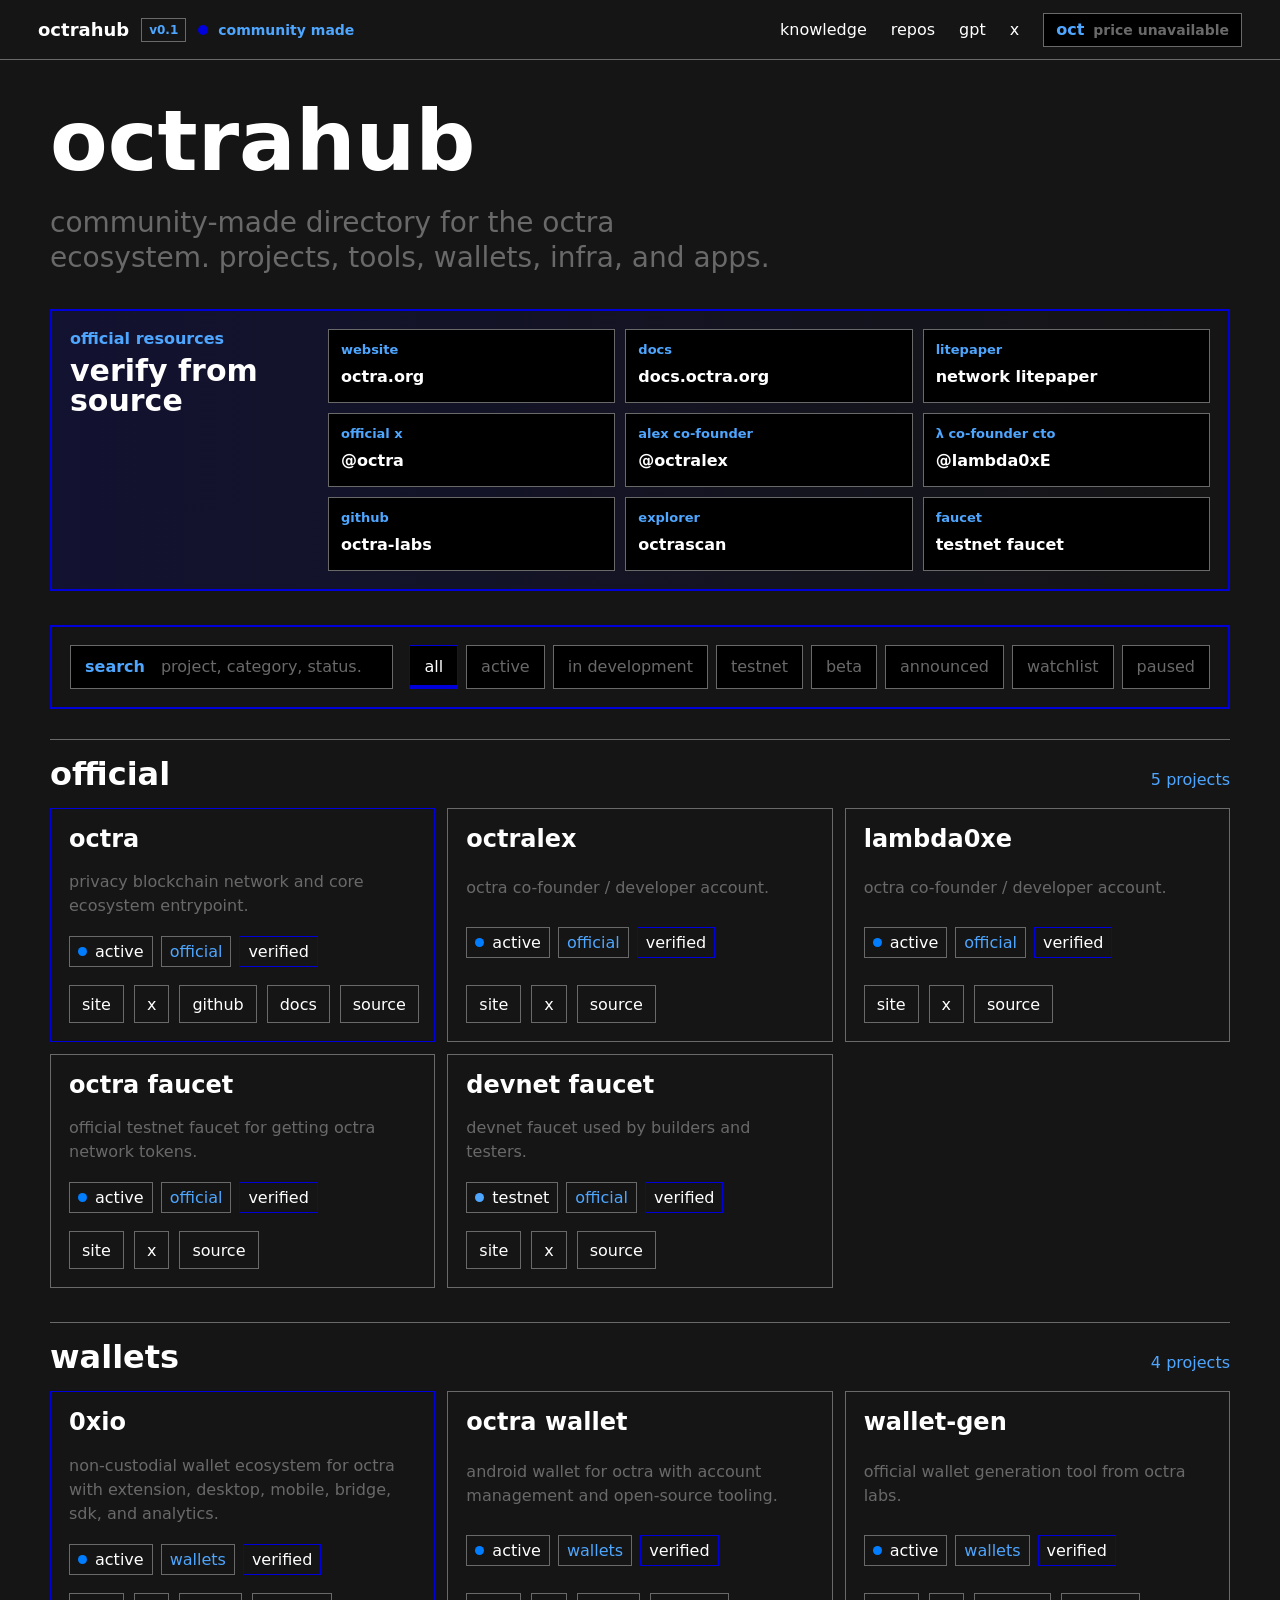
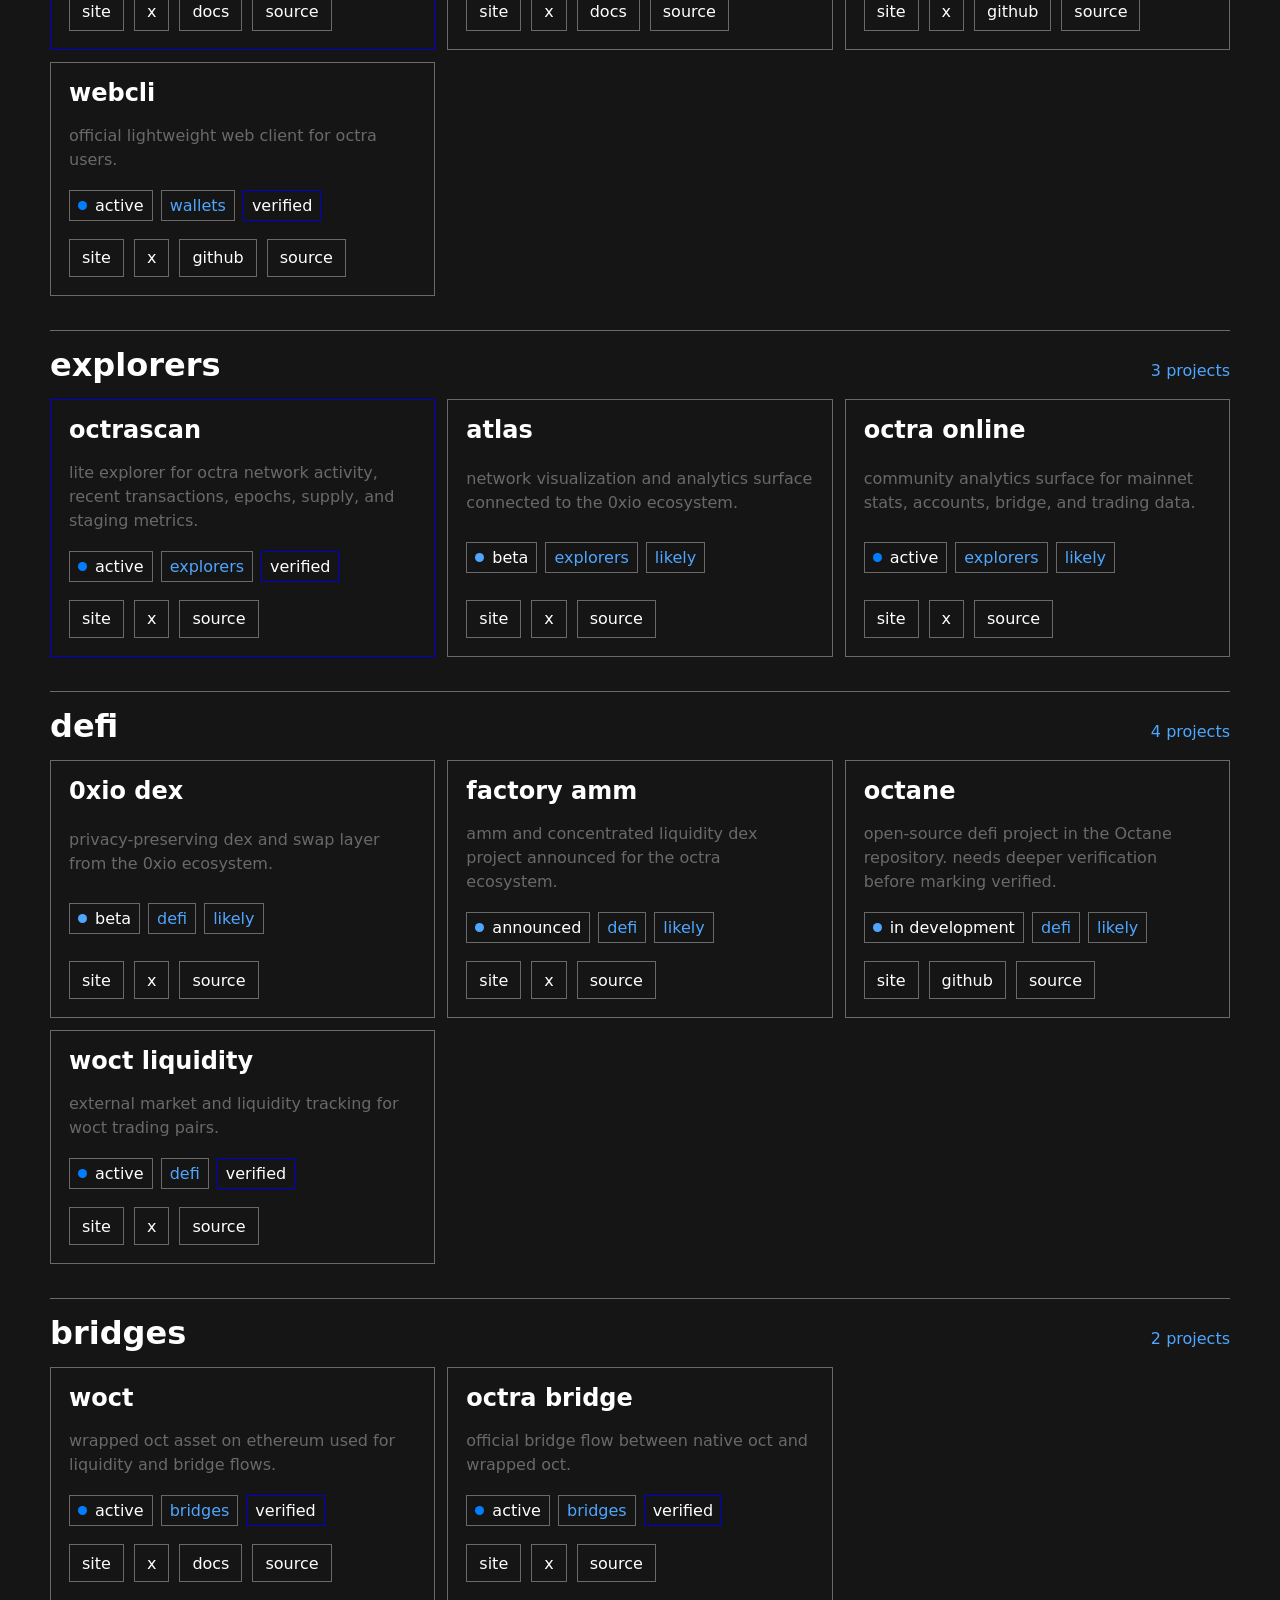
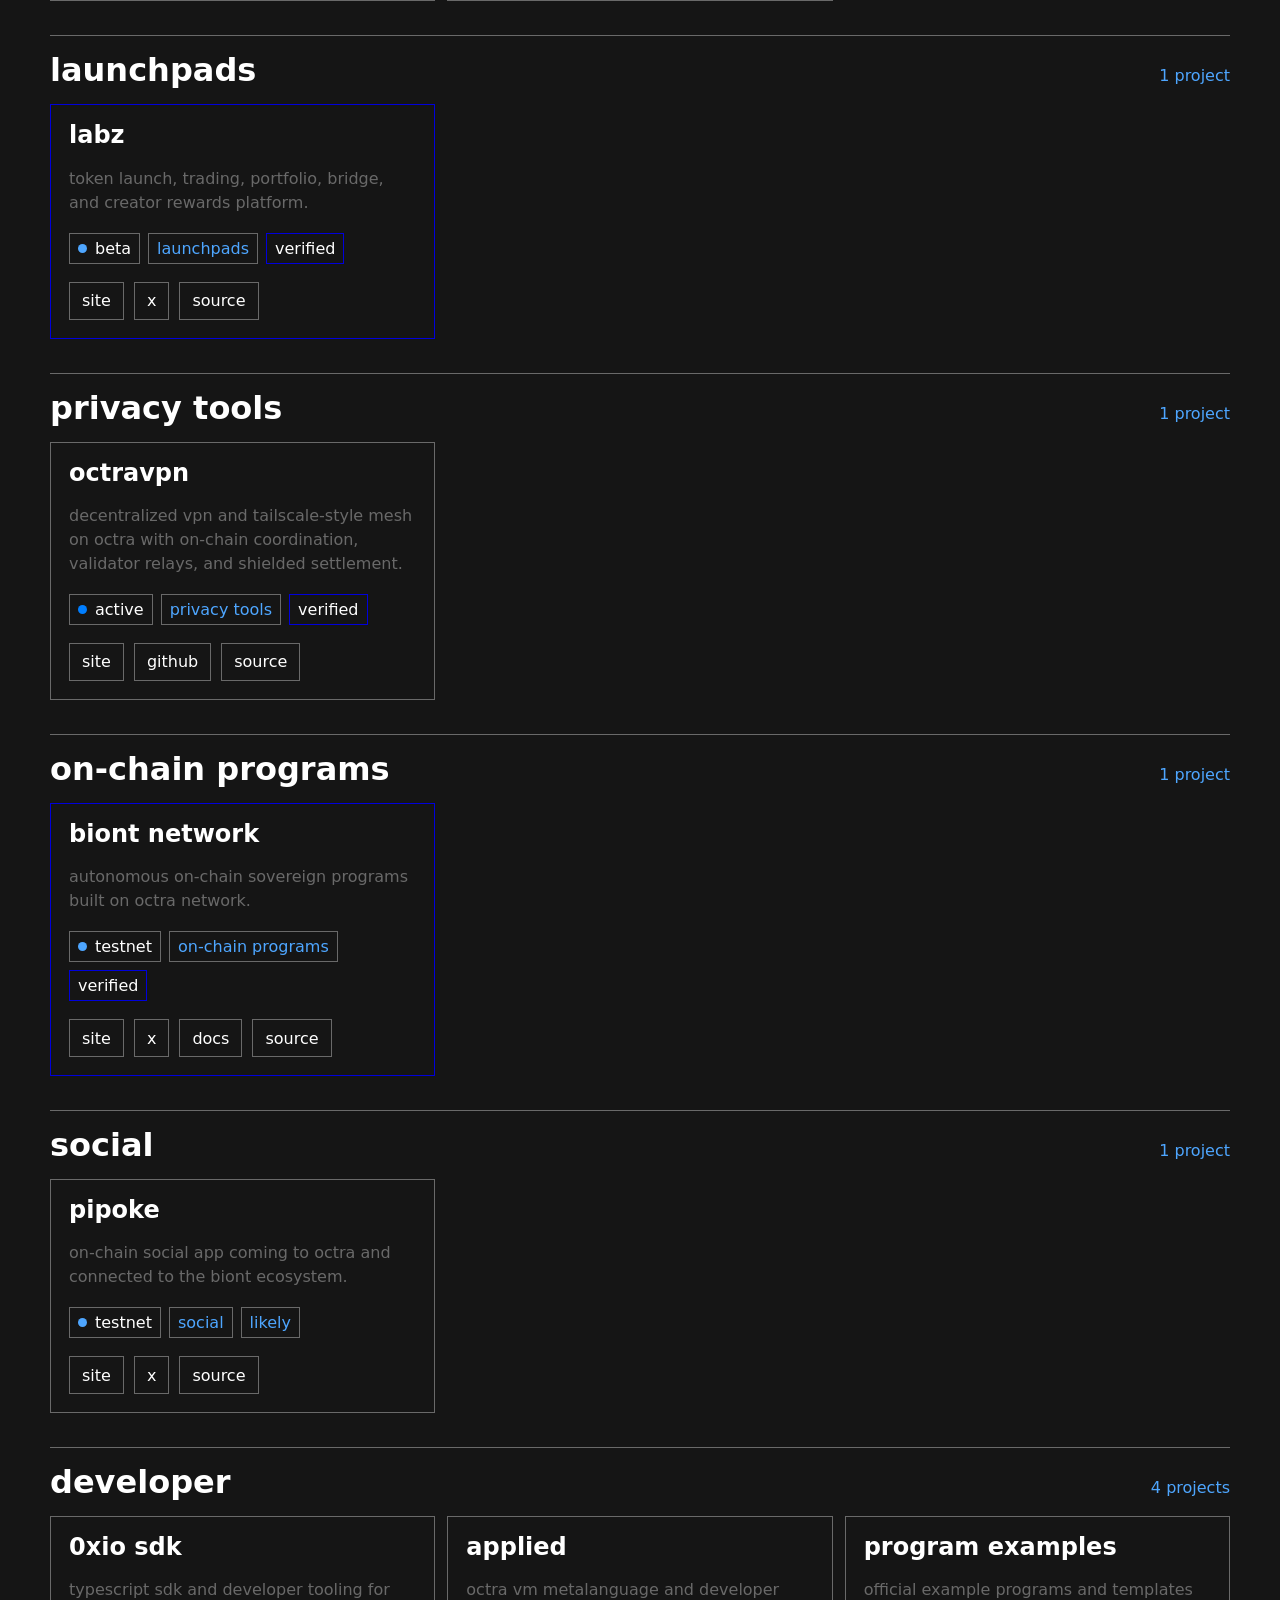
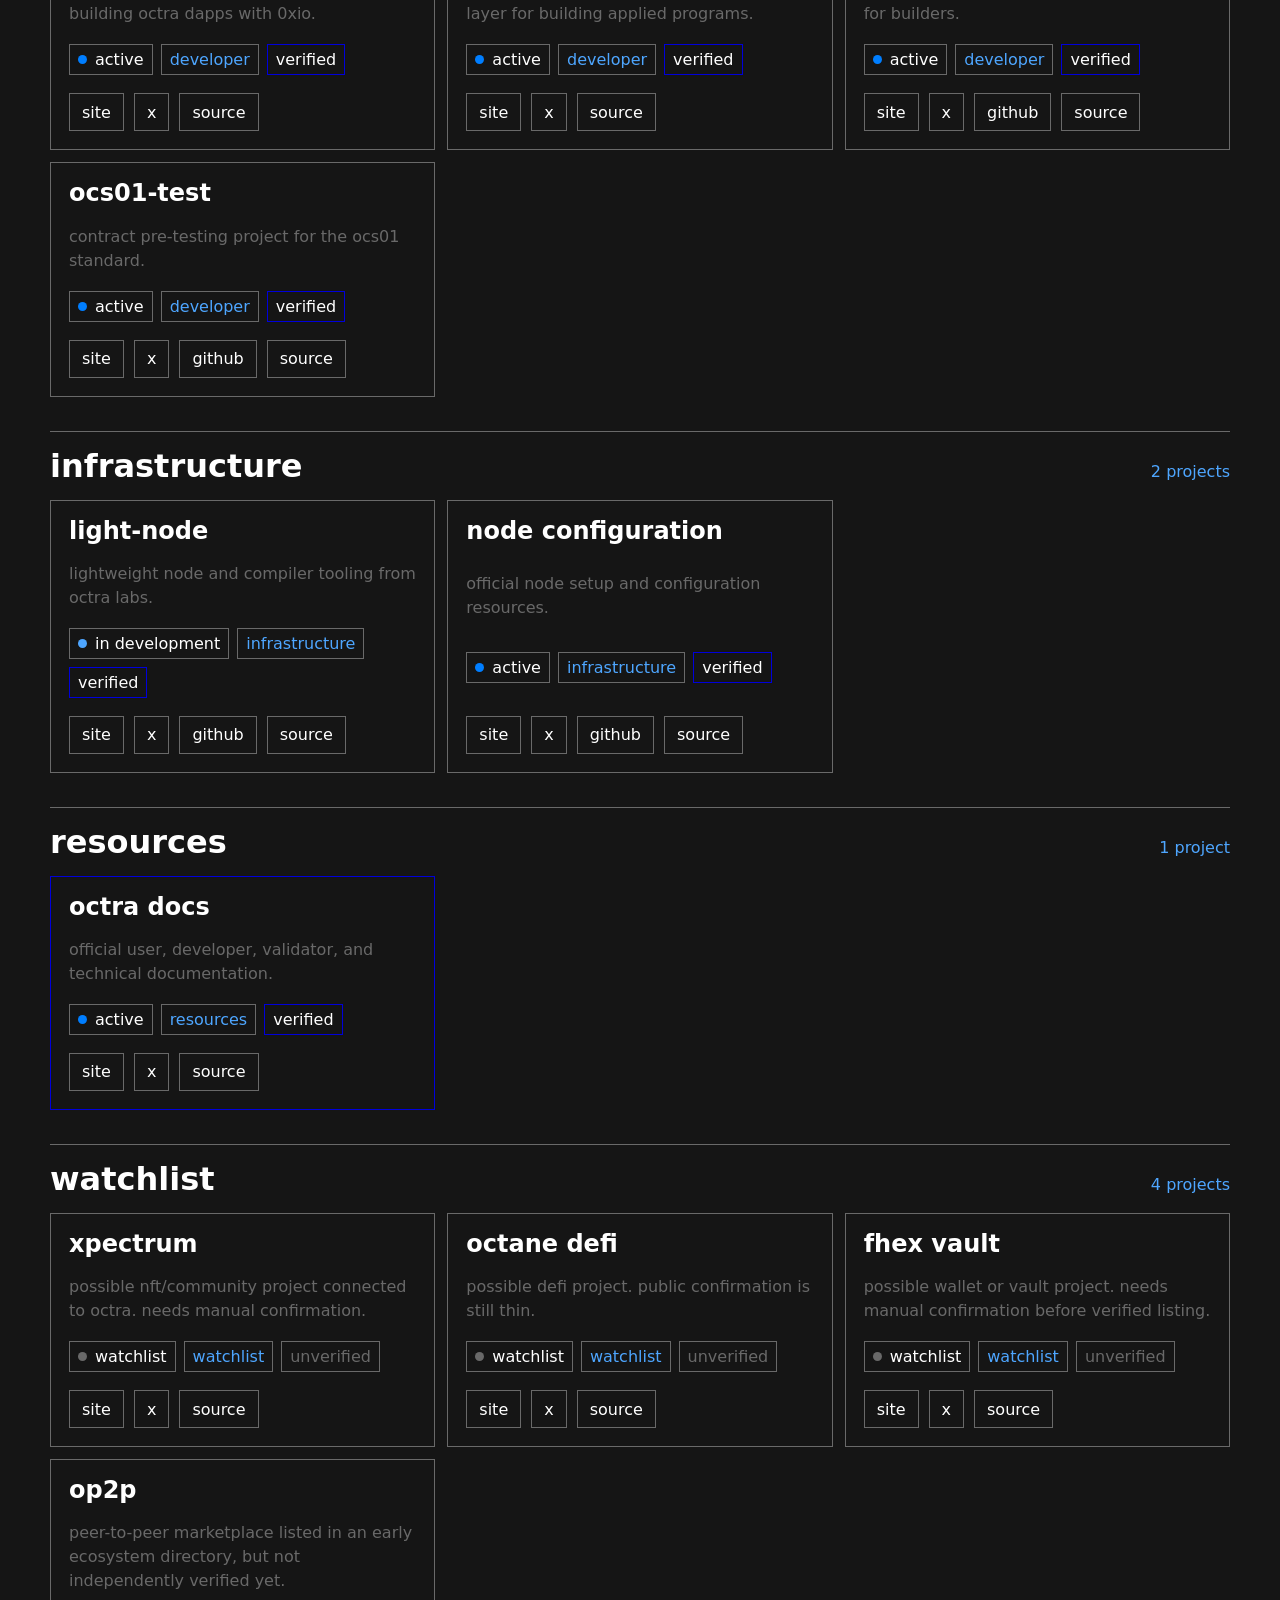
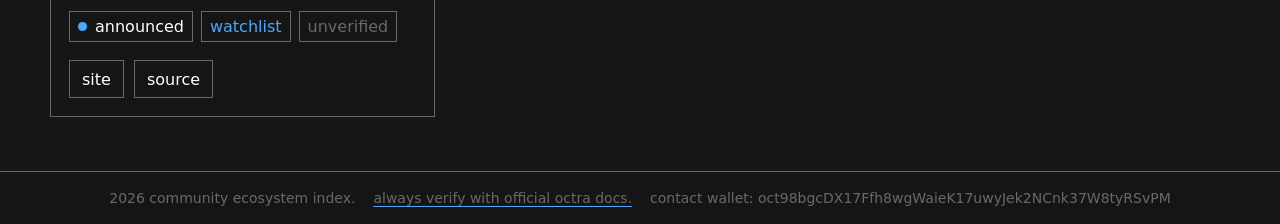
==== commit 38ea90ca: "apply community feedback" ====
--- a/index.html
+++ b/index.html
@@ -41,23 +41,6 @@
         <p>
           community-made directory for the octra ecosystem. projects, tools, wallets, infra, and apps.
         </p>
-      </section>
-
-      <section class="toolbar" aria-label="directory filters">
-        <label class="search">
-          <span aria-hidden="true">search</span>
-          <input id="searchInput" type="search" placeholder="project, category, status..." autocomplete="off" />
-        </label>
-        <div class="status-filters" aria-label="status filters">
-          <button class="active" data-status="all">all</button>
-          <button data-status="active">active</button>
-          <button data-status="in development">in development</button>
-          <button data-status="testnet">testnet</button>
-          <button data-status="beta">beta</button>
-          <button data-status="announced">announced</button>
-          <button data-status="watchlist">watchlist</button>
-          <button data-status="paused">paused</button>
-        </div>
       </section>
 
       <section class="official-resources" aria-labelledby="officialResourcesTitle">
@@ -105,6 +88,23 @@
         </div>
       </section>
 
+      <section class="toolbar" aria-label="directory filters">
+        <label class="search">
+          <span aria-hidden="true">search</span>
+          <input id="searchInput" type="search" placeholder="project, category, status..." autocomplete="off" />
+        </label>
+        <div class="status-filters" aria-label="status filters">
+          <button class="active" data-status="all">all</button>
+          <button data-status="active">active</button>
+          <button data-status="in development">in development</button>
+          <button data-status="testnet">testnet</button>
+          <button data-status="beta">beta</button>
+          <button data-status="announced">announced</button>
+          <button data-status="watchlist">watchlist</button>
+          <button data-status="paused">paused</button>
+        </div>
+      </section>
+
       <section id="directory" class="directory" aria-label="ecosystem projects"></section>
     </main>
 
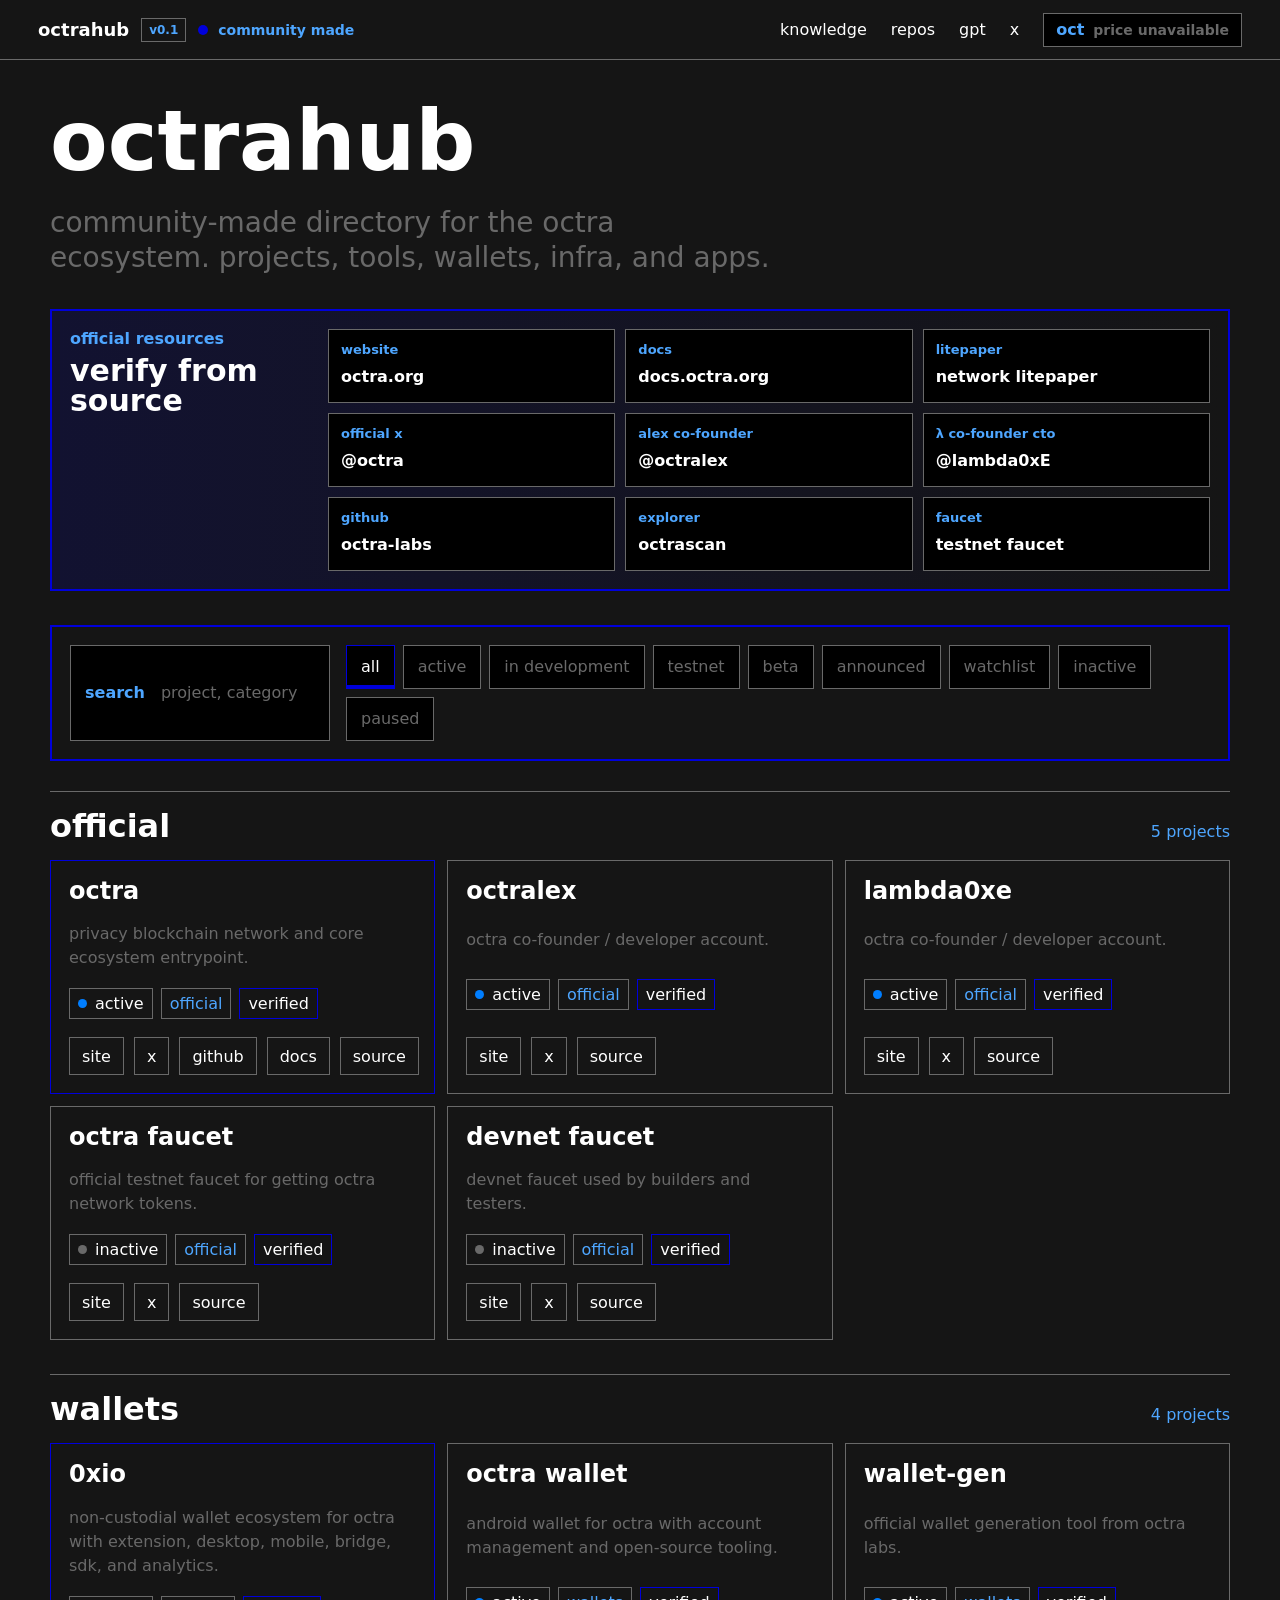
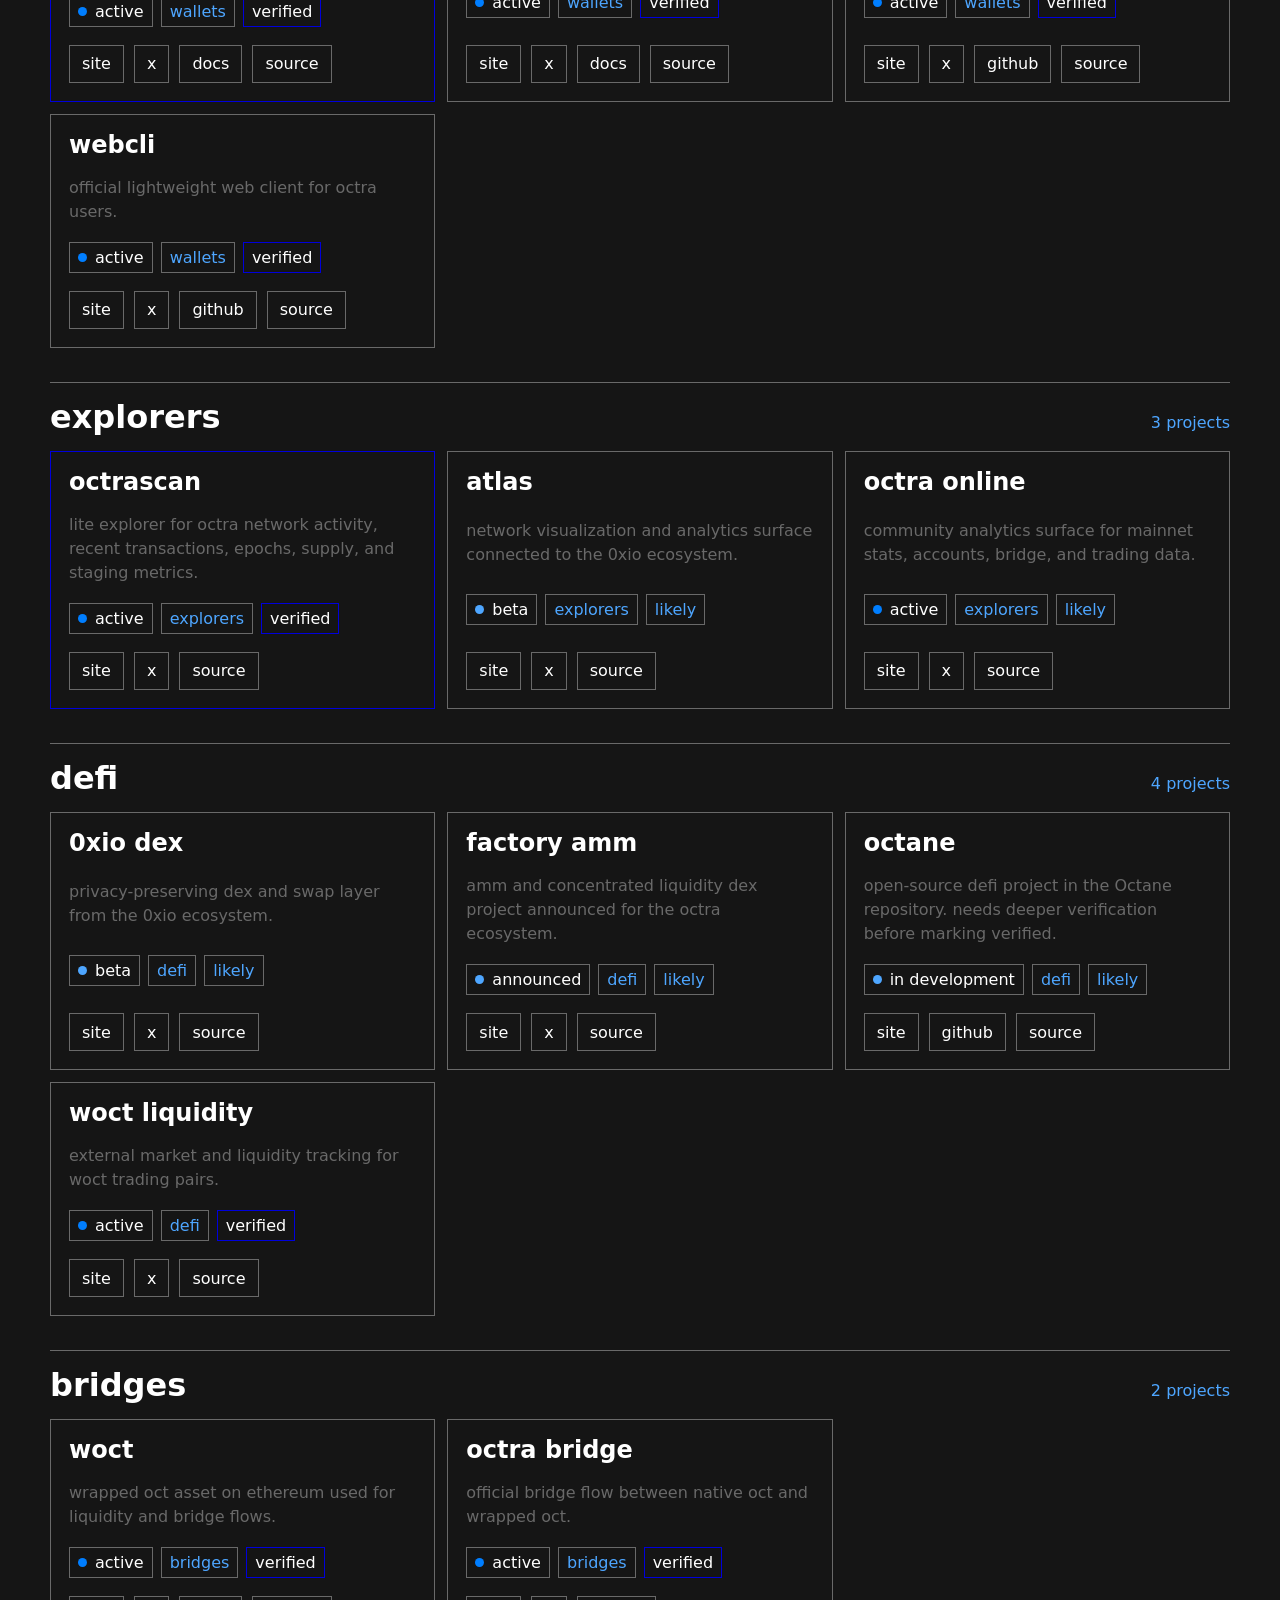
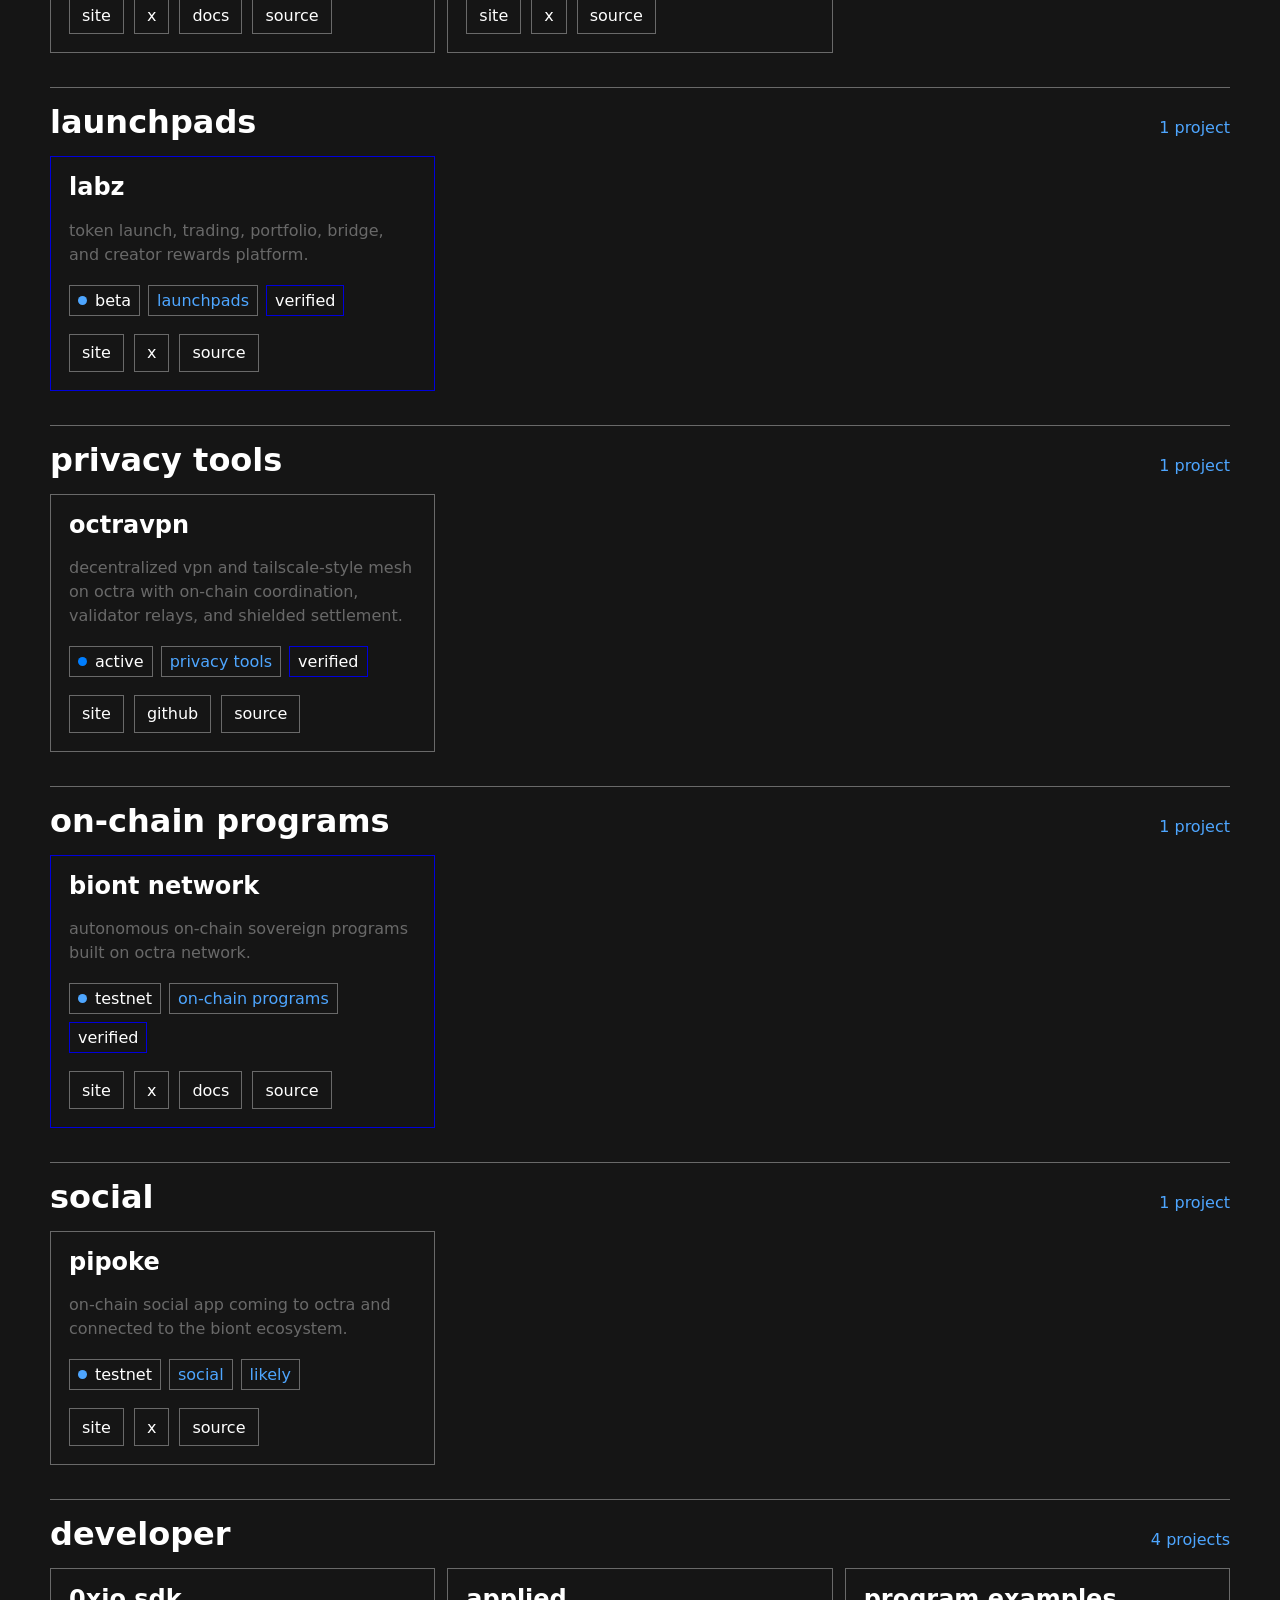
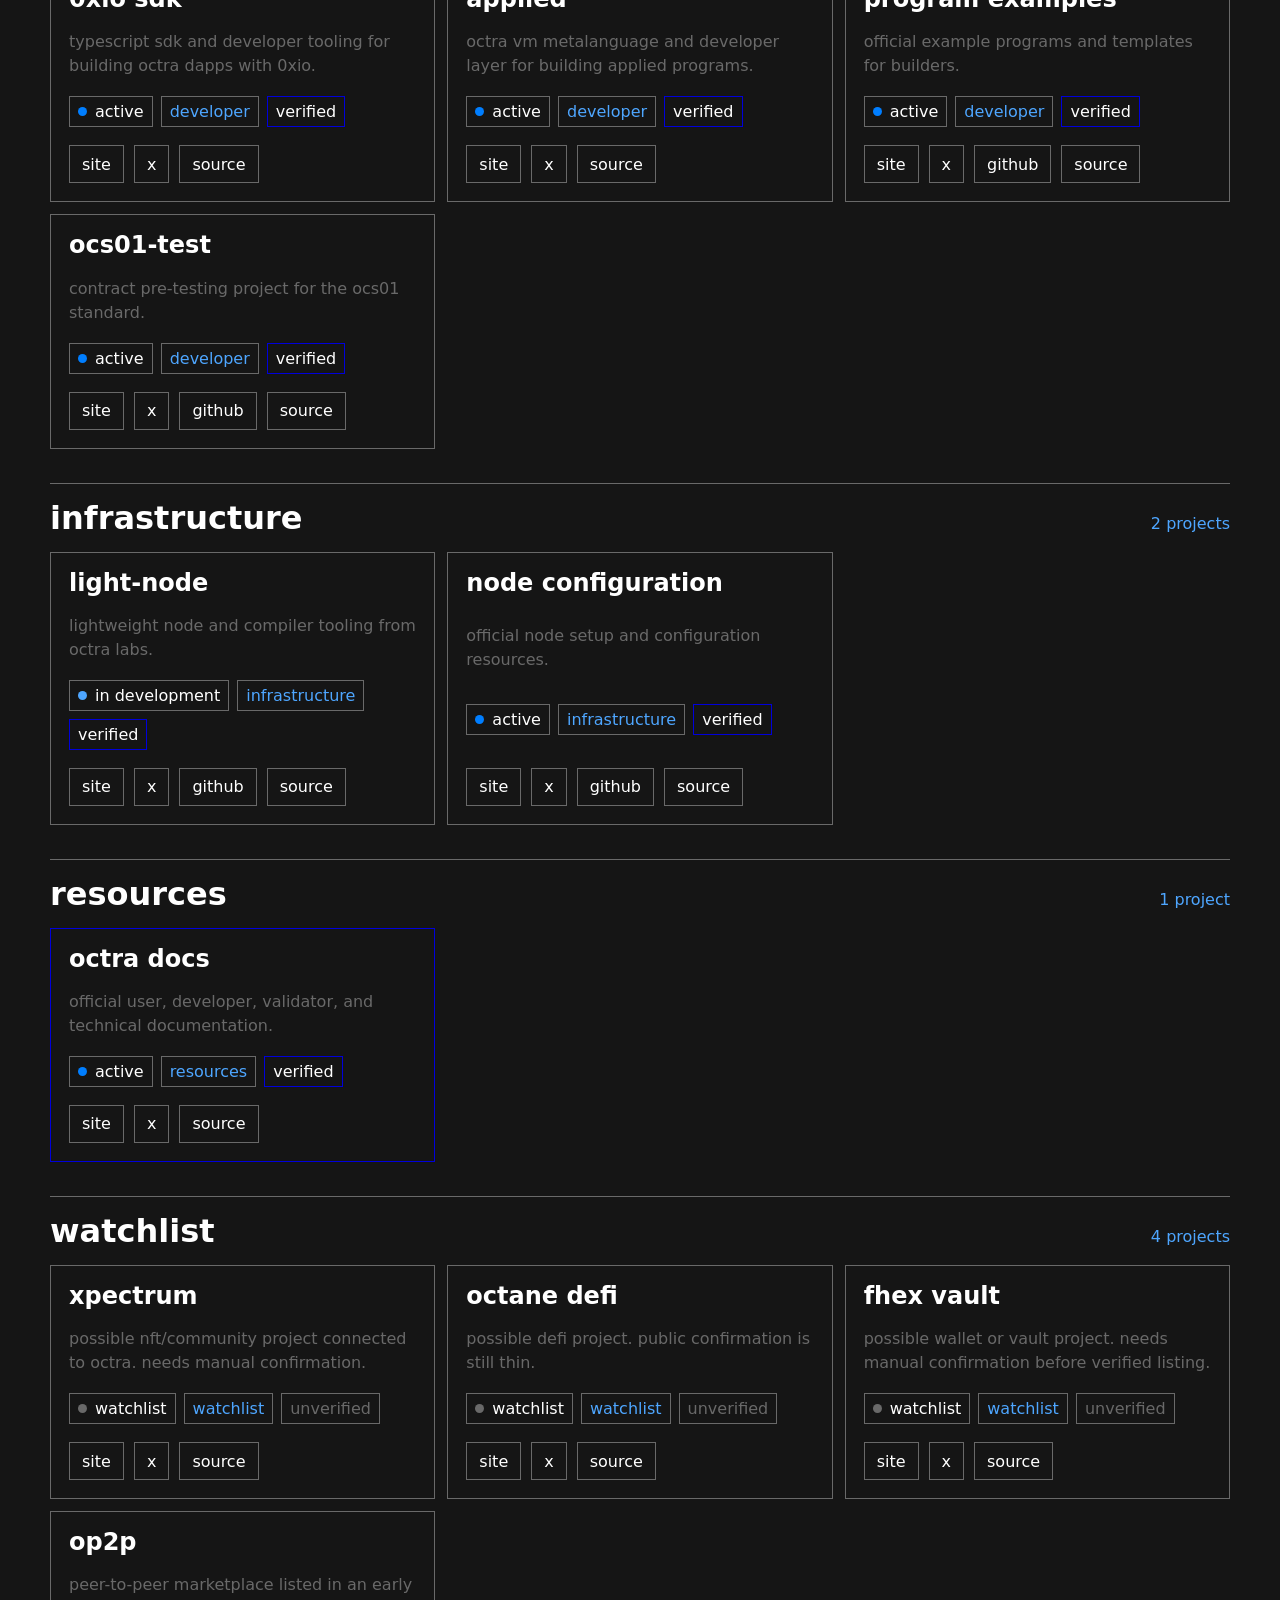
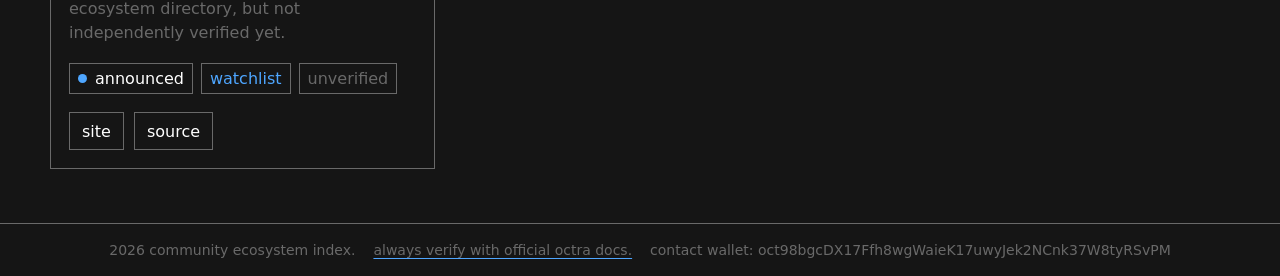
==== commit 68d9e231: "mark faucets inactive" ====
--- a/index.html
+++ b/index.html
@@ -101,6 +101,7 @@
           <button data-status="beta">beta</button>
           <button data-status="announced">announced</button>
           <button data-status="watchlist">watchlist</button>
+          <button data-status="inactive">inactive</button>
           <button data-status="paused">paused</button>
         </div>
       </section>
@@ -114,7 +115,7 @@
       <span class="wallet-contact">contact wallet: oct98bgcDX17Ffh8wgWaieK17uwyJek2NCnk37W8tyRSvPM</span>
     </footer>
 
-    <script src="./projects.js?v=octane"></script>
+    <script src="./projects.js?v=faucet-inactive"></script>
     <script src="./app.js"></script>
     <script src="./market.js"></script>
   </body>
